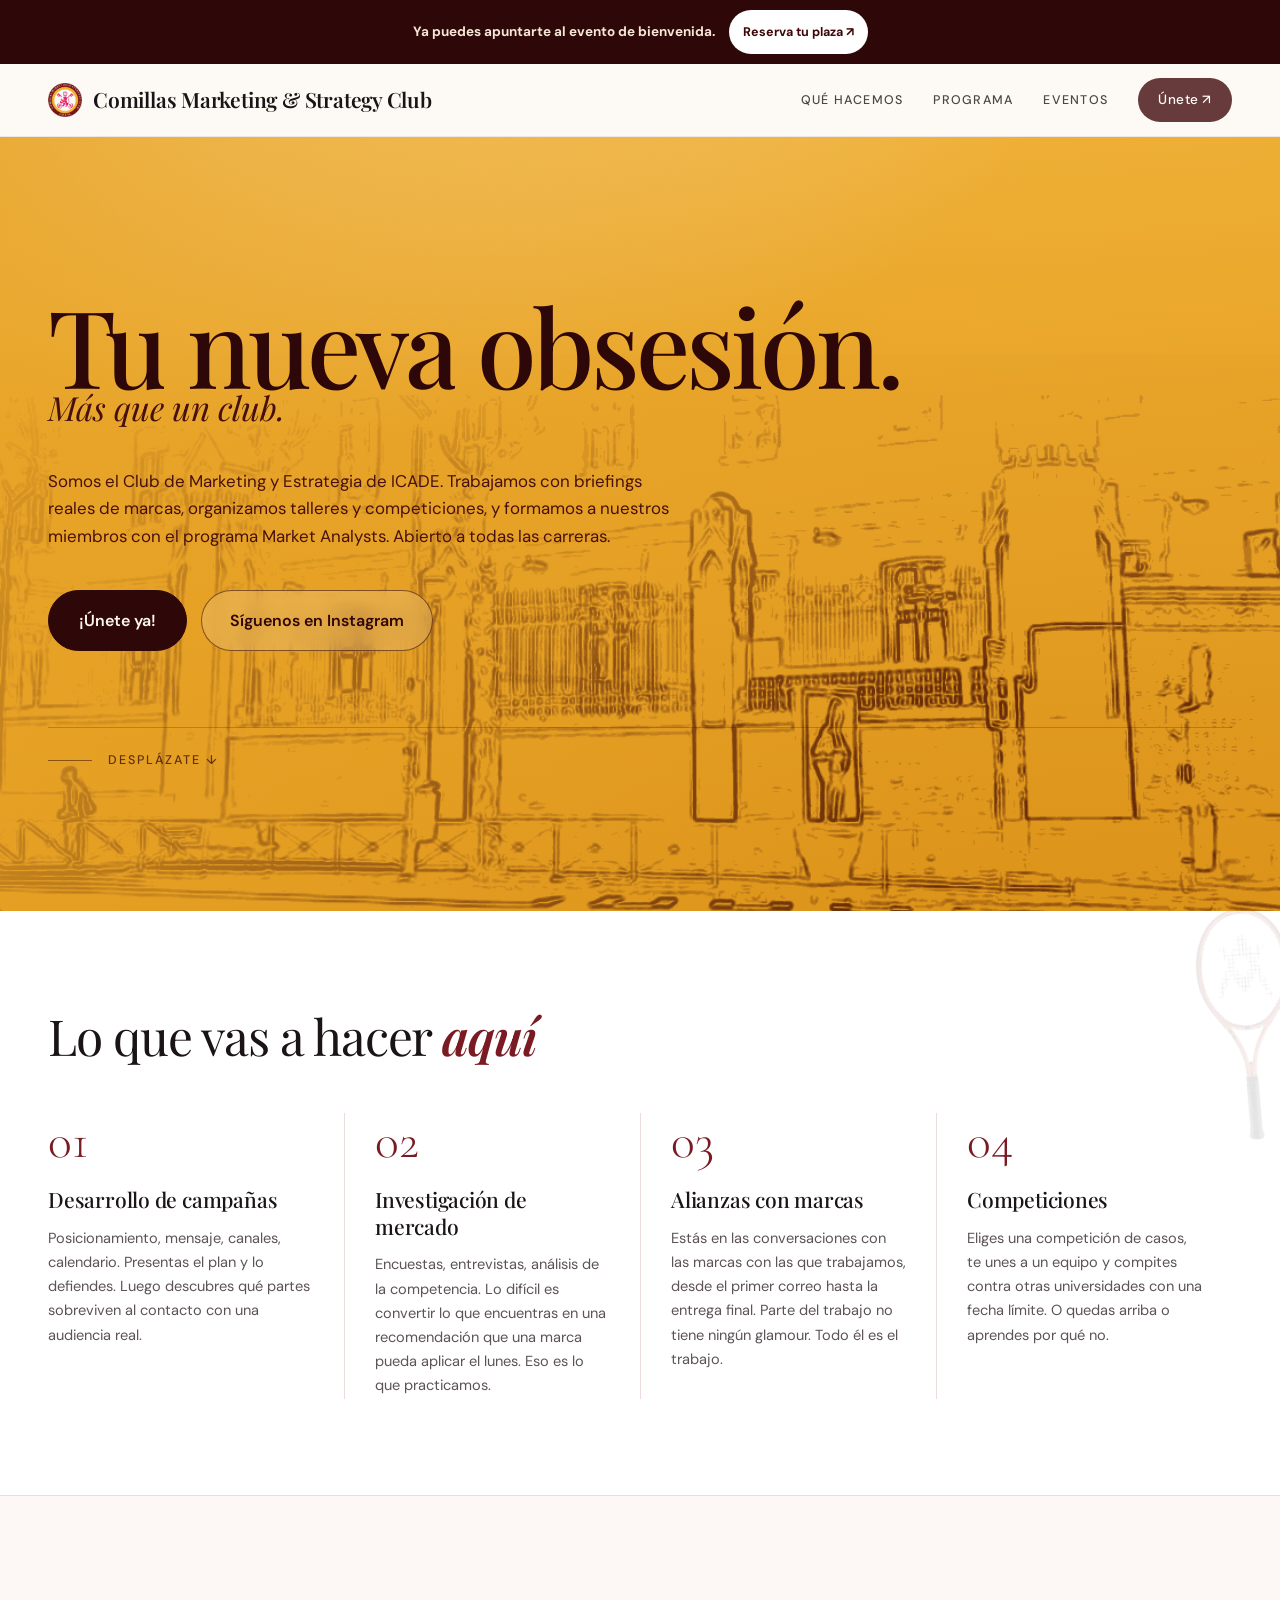
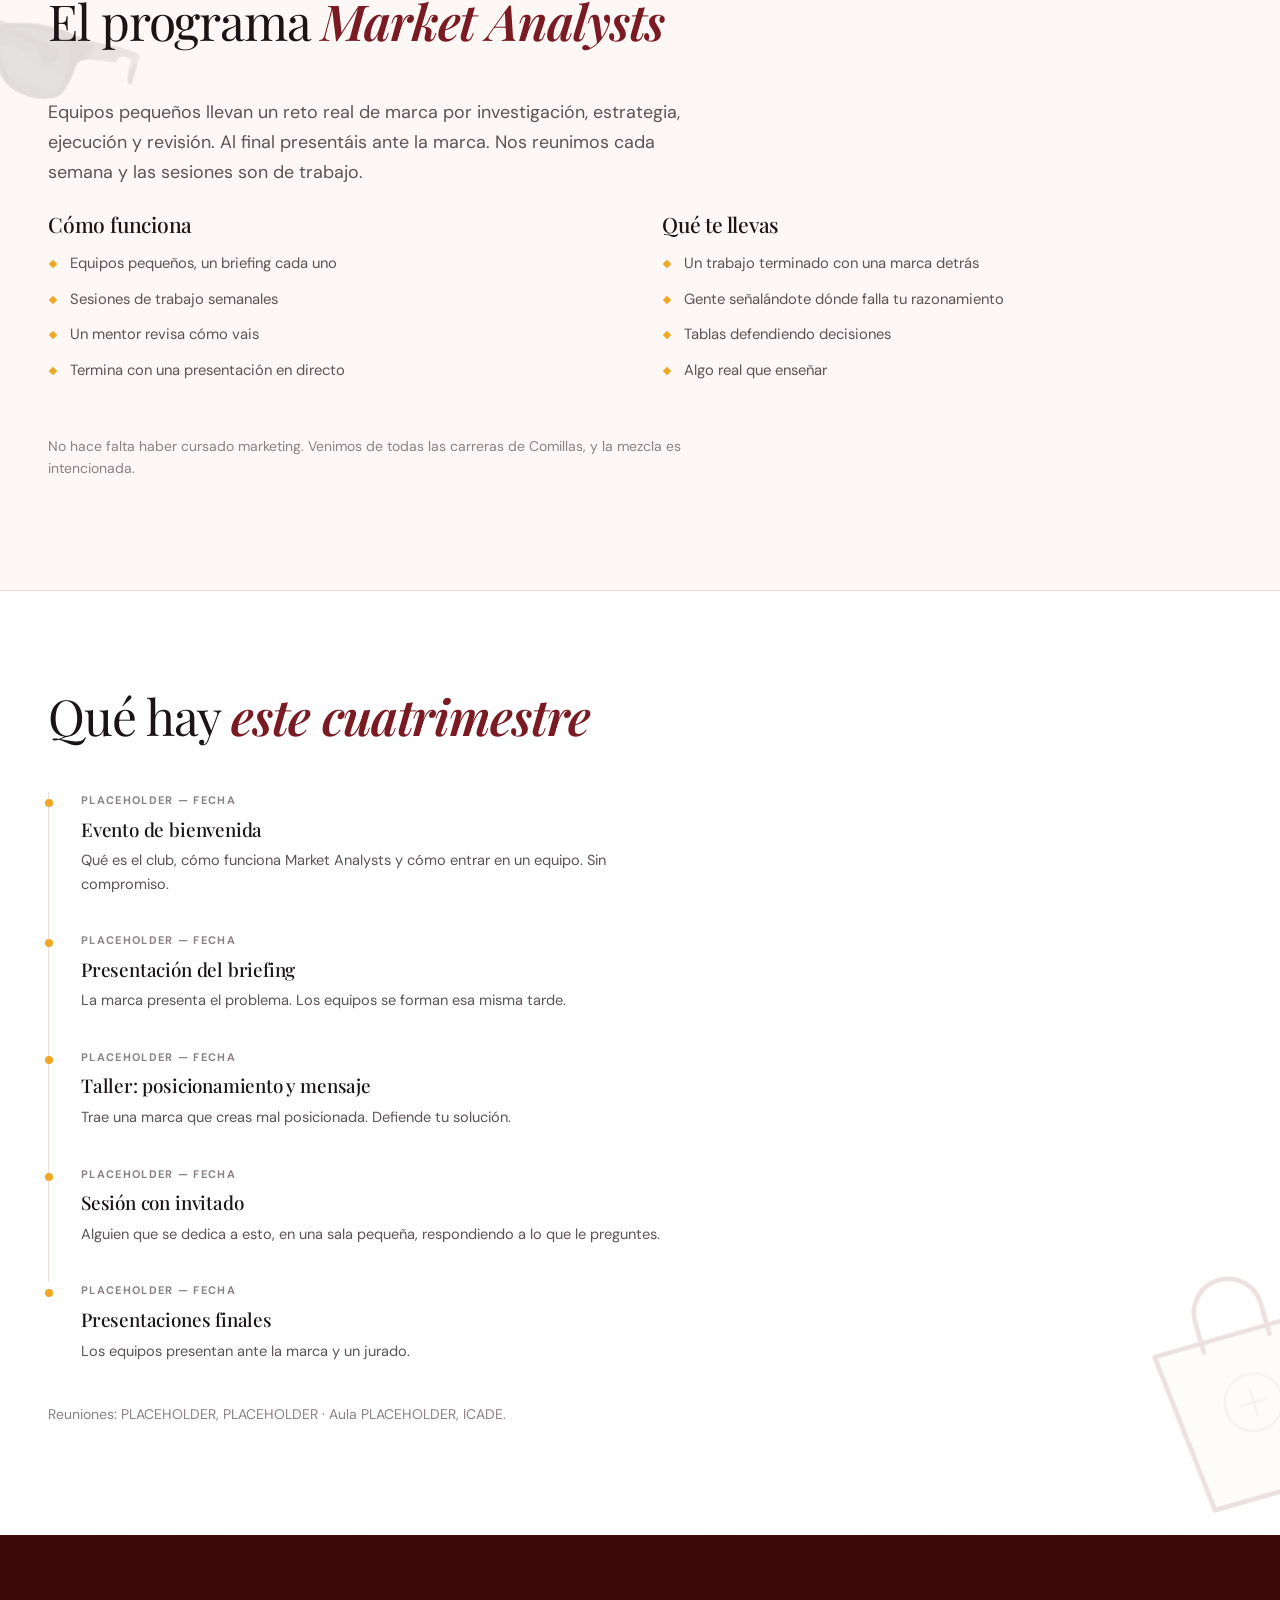
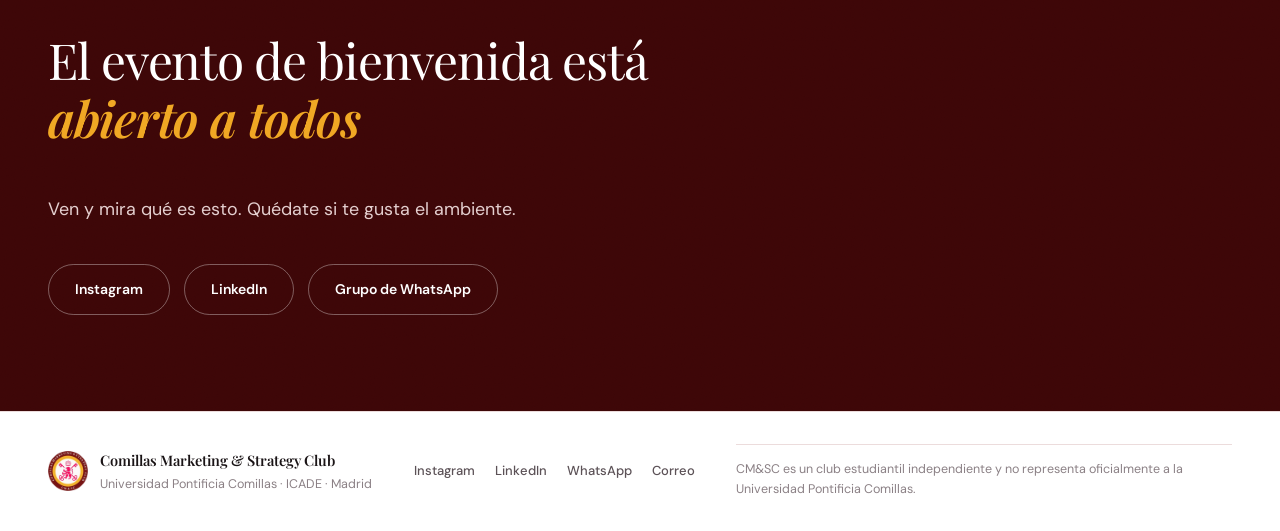
==== index.html @ 2de3722b "Bloque final: quitar la frase del briefing y el boton del evento Co-Authored-By: Claude Opus 5 <nore" ====
<!DOCTYPE html>
<html lang="es-ES">
<head>
<meta charset="utf-8">
<meta name="viewport" content="width=device-width, initial-scale=1">
<title>Comillas Marketing &amp; Strategy Club</title>
<meta name="description" content="El Club de Marketing y Estrategia de ICADE. Briefings reales de marcas, talleres, competiciones y el programa Market Analysts.">
<meta property="og:title" content="Comillas Marketing &amp; Strategy Club">
<meta property="og:description" content="Tu nueva obsesi&oacute;n. M&aacute;s que un club. El Club de Marketing y Estrategia de ICADE, Universidad Pontificia Comillas.">
<meta property="og:type" content="website">
<meta property="og:locale" content="es_ES">
<meta property="og:image" content="logo.png">
<link rel="icon" type="image/png" sizes="32x32" href="icon-32.png">
<link rel="icon" type="image/png" sizes="96x96" href="icon-96.png">
<link rel="apple-touch-icon" sizes="180x180" href="icon-180.png">
<link rel="preconnect" href="https://fonts.googleapis.com">
<link rel="preconnect" href="https://fonts.gstatic.com" crossorigin>
<link href="https://fonts.googleapis.com/css2?family=Cormorant+Garamond:wght@300;400;500&family=DM+Sans:opsz,wght@9..40,300;9..40,400;9..40,500;9..40,600;9..40,700&family=Playfair+Display:ital,wght@0,400;0,500;0,600;1,400;1,500&display=swap" rel="stylesheet">
<link rel="stylesheet" href="style.css?v=202609172352">
</head>
<body>

<a class="skip" href="#pillars">Saltar al contenido</a>

<div class="announce">
  <span><strong>Ya puedes apuntarte al evento de bienvenida.</strong></span>
  <a class="pill" href="PLACEHOLDER_FORM_URL">Reserva tu plaza &#8599;</a>
</div>

<header class="nav">
  <div class="wrap nav-inner">
    <a class="brand" href="#top">
      <img class="mark" src="icon-96.png" alt="" width="34" height="34">
      <span class="brand-text">Comillas Marketing &amp; Strategy Club</span>
      <span class="brand-short" aria-hidden="true">CM&amp;SC</span>
    </a>
    <nav aria-label="Principal">
      <a href="#pillars">Qu&eacute; hacemos</a>
      <a href="#program">Programa</a>
      <a href="#events">Eventos</a>
      <a class="nav-cta" href="#join">&Uacute;nete &#8599;</a>
    </nav>
  </div>
</header>

<main id="top">

  <section class="hero">
    <div class="hero-wash" aria-hidden="true"></div>
    <div class="hero-etch" aria-hidden="true">
      <img src="objects/icade-etch.png" alt="">
    </div>
    <div class="hero-scrim" aria-hidden="true"></div>
    <div class="wrap hero-content">
      <h1 class="reveal" data-split>Tu nueva obsesi&oacute;n.</h1>
      <p class="slogan reveal">M&aacute;s que un club.</p>
      <p class="lede reveal">
        Somos el Club de Marketing y Estrategia de ICADE. Trabajamos con
        briefings reales de marcas, organizamos talleres y competiciones, y
        formamos a nuestros miembros con el programa Market Analysts. Abierto
        a todas las carreras.
      </p>
      <div class="hero-actions reveal">
        <a class="btn" href="https://chat.whatsapp.com/FZ08H0YgjcN1dDZmpprIDC">&iexcl;&Uacute;nete ya!</a>
        <a class="btn ghost" href="https://www.instagram.com/comillasmsc/">S&iacute;guenos en Instagram</a>
      </div>
      <div class="hero-cue reveal">
        <span class="hero-rule" aria-hidden="true"></span>
        <a href="#pillars">Despl&aacute;zate <span aria-hidden="true">&darr;</span></a>
      </div>
    </div>
  </section>

  <section id="pillars" class="band">
    <div class="objects" aria-hidden="true">
      <img class="obj obj-photo o-pillars" src="objects/racquet-photo.png" alt="" data-speed="0.22" data-rot="-9">
    </div>
    <div class="wrap">
      <h2 class="reveal">Lo que vas a hacer <em>aqu&iacute;</em></h2>
      <div class="cards">
        <article class="card reveal">
          <span class="card-num">01</span>
          <h3>Desarrollo de campa&ntilde;as</h3>
          <p>Posicionamiento, mensaje, canales, calendario. Presentas el plan y
          lo defiendes. Luego descubres qu&eacute; partes sobreviven al contacto
          con una audiencia real.</p>
        </article>
        <article class="card reveal">
          <span class="card-num">02</span>
          <h3>Investigaci&oacute;n de mercado</h3>
          <p>Encuestas, entrevistas, an&aacute;lisis de la competencia. Lo dif&iacute;cil
          es convertir lo que encuentras en una recomendaci&oacute;n que una marca
          pueda aplicar el lunes. Eso es lo que practicamos.</p>
        </article>
        <article class="card reveal">
          <span class="card-num">03</span>
          <h3>Alianzas con marcas</h3>
          <p>Est&aacute;s en las conversaciones con las marcas con las que trabajamos,
          desde el primer correo hasta la entrega final. Parte del trabajo no
          tiene ning&uacute;n glamour. Todo &eacute;l es el trabajo.</p>
        </article>
        <article class="card reveal">
          <span class="card-num">04</span>
          <h3>Competiciones</h3>
          <p>Eliges una competici&oacute;n de casos, te unes a un equipo y compites
          contra otras universidades con una fecha l&iacute;mite. O quedas arriba o
          aprendes por qu&eacute; no.</p>
        </article>
      </div>
    </div>
  </section>

  <section id="program" class="band alt">
    <div class="objects" aria-hidden="true">
      <img class="obj obj-photo o-program" src="objects/sunglasses-photo.png" alt="" data-speed="0.18" data-rot="7">
    </div>
    <div class="wrap">
      <h2 class="reveal">El programa <em>Market Analysts</em></h2>
      <p class="lede narrow reveal">
        Equipos peque&ntilde;os llevan un reto real de marca por investigaci&oacute;n,
        estrategia, ejecuci&oacute;n y revisi&oacute;n. Al final present&aacute;is ante la marca.
        Nos reunimos cada semana y las sesiones son de trabajo.
      </p>
      <div class="split">
        <div class="split-col reveal">
          <h3>C&oacute;mo funciona</h3>
          <ul class="ticks">
            <li>Equipos peque&ntilde;os, un briefing cada uno</li>
            <li>Sesiones de trabajo semanales</li>
            <li>Un mentor revisa c&oacute;mo vais</li>
            <li>Termina con una presentaci&oacute;n en directo</li>
          </ul>
        </div>
        <div class="split-col reveal">
          <h3>Qu&eacute; te llevas</h3>
          <ul class="ticks">
            <li>Un trabajo terminado con una marca detr&aacute;s</li>
            <li>Gente se&ntilde;al&aacute;ndote d&oacute;nde falla tu razonamiento</li>
            <li>Tablas defendiendo decisiones</li>
            <li>Algo real que ense&ntilde;ar</li>
          </ul>
        </div>
      </div>
      <p class="aside reveal">
        No hace falta haber cursado marketing. Venimos de todas las carreras de
        Comillas, y la mezcla es intencionada.
      </p>
    </div>
  </section>

  <section id="events" class="band">
    <div class="objects" aria-hidden="true">
      <img class="obj o-events" src="objects/bag.svg" alt="" data-speed="0.22" data-rot="-12">
    </div>
    <div class="wrap">
      <h2 class="reveal">Qu&eacute; hay <em>este cuatrimestre</em></h2>
      <ol class="timeline">
        <li class="reveal">
          <span class="when">PLACEHOLDER &mdash; fecha</span>
          <h3>Evento de bienvenida</h3>
          <p>Qu&eacute; es el club, c&oacute;mo funciona Market Analysts y c&oacute;mo entrar en un equipo. Sin compromiso.</p>
        </li>
        <li class="reveal">
          <span class="when">PLACEHOLDER &mdash; fecha</span>
          <h3>Presentaci&oacute;n del briefing</h3>
          <p>La marca presenta el problema. Los equipos se forman esa misma tarde.</p>
        </li>
        <li class="reveal">
          <span class="when">PLACEHOLDER &mdash; fecha</span>
          <h3>Taller: posicionamiento y mensaje</h3>
          <p>Trae una marca que creas mal posicionada. Defiende tu soluci&oacute;n.</p>
        </li>
        <li class="reveal">
          <span class="when">PLACEHOLDER &mdash; fecha</span>
          <h3>Sesi&oacute;n con invitado</h3>
          <p>Alguien que se dedica a esto, en una sala peque&ntilde;a, respondiendo a lo que le preguntes.</p>
        </li>
        <li class="reveal">
          <span class="when">PLACEHOLDER &mdash; fecha</span>
          <h3>Presentaciones finales</h3>
          <p>Los equipos presentan ante la marca y un jurado.</p>
        </li>
      </ol>
      <p class="aside reveal">Reuniones: PLACEHOLDER, PLACEHOLDER &middot; Aula PLACEHOLDER, ICADE.</p>
    </div>
  </section>

  <section id="join" class="band join">
    <div class="wrap">
      <h2 class="reveal">El evento de bienvenida est&aacute; <em>abierto a todos</em></h2>
      <p class="lede reveal">
        Ven y mira qu&eacute; es esto. Qu&eacute;date si te gusta el ambiente.
      </p>
      <div class="hero-actions reveal">
        <a class="btn ghost light" href="https://www.instagram.com/comillasmsc/">Instagram</a>
        <a class="btn ghost light" href="https://www.linkedin.com/company/comillas-marketing-strategy-club">LinkedIn</a>
        <a class="btn ghost light" href="https://chat.whatsapp.com/FZ08H0YgjcN1dDZmpprIDC">Grupo de WhatsApp</a>
      </div>
    </div>
  </section>

</main>

<footer>
  <div class="wrap foot-inner">
    <div class="foot-id">
      <img class="foot-mark" src="icon-96.png" alt="" width="40" height="40">
      <div>
        <p class="foot-brand">Comillas Marketing &amp; Strategy Club</p>
        <p class="muted">Universidad Pontificia Comillas &middot; ICADE &middot; Madrid</p>
      </div>
    </div>
    <div class="foot-links">
      <a href="https://www.instagram.com/comillasmsc/">Instagram</a>
      <a href="https://www.linkedin.com/company/comillas-marketing-strategy-club">LinkedIn</a>
      <a href="https://chat.whatsapp.com/FZ08H0YgjcN1dDZmpprIDC">WhatsApp</a>
      <a href="mailto:PLACEHOLDER@example.com">Correo</a>
    </div>
    <p class="muted disclaimer">
      CM&amp;SC es un club estudiantil independiente y no representa
      oficialmente a la Universidad Pontificia Comillas.
    </p>
  </div>
</footer>

<script src="motion.js?v=202609172352" defer></script>
</body>
</html>
---- style.css ----
/* ============================================================
   BRAND PALETTE — sampled directly from the club crest.
   Burgundy #6C0C0C · gold #F0A824 · cream #FCF0F0
   Change these eight values and the whole site follows.
   ============================================================ */
:root {
  --brand-deepest: #3d0607;  /* darkest burgundy — dark CTA band     */
  --brand-deep:    #45100f;  /* crest burgundy   — buttons, headings */
  --brand:         #7a1a22;  /* lighter burgundy — italic emphasis   */
  --gold:          #f0a824;  /* crest gold       — rules, highlights */
  --gold-deep:     #b8790c;  /* gold legible on white                */
  --brand-tint:    #f7e7e7;  /* pale burgundy    — avatars, chips    */
  --brand-wash:    #fdf8f5;  /* warm cream       — alternating bands */
  --brand-border:  #ecdcdc;  /* burgundy-tinted hairline             */
}

:root {
  --bg:        #ffffff;
  --surface:   #fcfaf9;
  --ink:       #1a1416;
  --ink-soft:  #5c5257;
  --ink-faint: #8b8085;
  --line:      var(--brand-border);
  --accent:    var(--brand-deep);
  --wrap: 1240px;
}

@media (prefers-color-scheme: dark) {
  :root:not([data-theme="light"]) {
    --bg:#131011; --surface:#1a1517; --ink:#f5efec; --ink-soft:#bdb0b3;
    --ink-faint:#8d8085; --line:#332628; --accent:#e8a0a0;
    --brand:#e8a0a0; --gold-deep:var(--gold); --brand-tint:#2e2022;
    --brand-wash:#181314; --brand-border:#332628;
  }
}
:root[data-theme="dark"] {
  --bg:#131011; --surface:#1a1517; --ink:#f5efec; --ink-soft:#bdb0b3;
  --ink-faint:#8d8085; --line:#332628; --accent:#e8a0a0;
  --brand:#e8a0a0; --gold-deep:var(--gold); --brand-tint:#2e2022;
  --brand-wash:#181314; --brand-border:#332628;
}

* { box-sizing: border-box; }
html { scroll-behavior: smooth; scroll-padding-top: 112px; }
body {
  margin: 0; overflow-x: hidden; background: var(--bg); color: var(--ink);
  font-family: "DM Sans", -apple-system, BlinkMacSystemFont, sans-serif;
  font-size: 16px; line-height: 1.6; -webkit-font-smoothing: antialiased;
}
::selection { background: var(--brand-deep); color: #fff; }
.wrap { width: 100%; max-width: var(--wrap); margin: 0 auto; padding: 0 28px; }
.skip { position: absolute; left: -9999px; background: var(--accent); color: #fff;
  padding: 10px 16px; border-radius: 8px; z-index: 200; }
.skip:focus { left: 16px; top: 16px; }

/* ---------------- announcement bar ---------------- */
.announce {
  background: #2e0709; color: #f6e7d6; gap: 22px; padding: 13px 24px;
  font-size: 13.5px; text-align: center; padding: 10px 16px;
  display: flex; align-items: center; justify-content: center; gap: 14px;
  flex-wrap: wrap;
}
.announce strong { font-weight: 700; }
.announce .pill {
  background: #fff; color: var(--brand-deepest); text-decoration: none;
  font-size: 12.5px; font-weight: 700; padding: 5px 14px; border-radius: 999px;
  transition: background .2s ease, color .2s ease;
}
.announce .pill:hover { background: var(--gold); }

/* ---------------- nav ---------------- */
.nav {
  position: sticky; top: 0; z-index: 100;
  background: rgba(253, 248, 241, .72);
  -webkit-backdrop-filter: saturate(180%) blur(22px);
  backdrop-filter: saturate(180%) blur(22px);
  border-bottom: 1px solid rgba(59, 10, 14, .08);
}
.nav-inner { display: flex; align-items: center; justify-content: space-between;
  gap: 20px; min-height: 72px; }
.brand { display: flex; align-items: center; gap: 11px; text-decoration: none; color: var(--ink); }
.mark { width: 34px; height: 34px; flex: none; display: block; }
.brand-text { font-family: "Playfair Display", Georgia, serif;
  font-weight: 600; font-size: 21px; letter-spacing: -0.01em; }
.brand-short { display: none; font-family: "Playfair Display", Georgia, serif;
  font-weight: 600; font-size: 19px; }
.nav nav { display: flex; align-items: center; gap: 30px; }
.nav nav a { color: var(--ink); text-decoration: none; font-size: 12.5px;
  font-weight: 500; letter-spacing: .1em; text-transform: uppercase;
  white-space: nowrap; opacity: .78; transition: opacity .2s ease; }
.nav nav a:hover { opacity: 1; }
.nav-cta {
  background: var(--brand-deepest); color: #fff !important;
  padding: 10px 20px; border-radius: 999px; letter-spacing: .04em !important;
  text-transform: none !important; font-size: 13.5px !important;
  transition: background .2s ease, transform .2s ease;
}
.nav-cta:hover { background: var(--brand-deep); transform: translateY(-1px); }

/* ---------------- hero ---------------- */
/* ============================================================
   BASE TYPE AND CONTROLS
   Shared by every section; the hero overrides these afterwards.
   ============================================================ */
h1 {
  font-family: "Playfair Display", Georgia, serif; font-weight: 500;
  letter-spacing: -0.025em; margin: 0 0 30px; max-width: 16ch;
}
h1 em, h2 em { font-style: italic; font-weight: 600; color: var(--brand); }

.lede {
  font-size: clamp(1rem, 1.6vw, 1.12rem); color: var(--ink-soft);
  max-width: 60ch; margin: 0 0 34px; line-height: 1.68;
}
.lede.narrow { max-width: 54ch; }

.hero-actions { display: flex; flex-wrap: wrap; gap: 12px; }

.btn {
  display: inline-block; text-decoration: none; padding: 13px 26px;
  border-radius: 999px; font-size: 14px; font-weight: 600;
  background: var(--brand-deepest); color: #fff;
  border: 1px solid var(--brand-deepest);
}
.btn.ghost { background: transparent; color: var(--ink); border-color: var(--line); }
.btn.ghost:hover { background: var(--brand-wash); border-color: var(--brand-deep); color: var(--accent); }
.btn.ghost.light { background: transparent; color: #fff; border-color: rgba(255,255,255,.35); }
.btn.ghost.light:hover { background: rgba(255,255,255,.12); border-color: #fff; color: #fff; }

.hero-cue { display: flex; align-items: center; gap: 16px; }
.hero-cue a { text-decoration: none; }
.hero-rule { display: block; }

/* ============================================================
   HERO — from the Claude Design handoff. Reproduced numerically:
   amber field, sun wash, etched ICADE facade, readability scrim.
   The scrim is what keeps the body copy accessible over the bars.
   ============================================================ */
.hero {
  position: relative; overflow: hidden;
  min-height: 86vh; display: flex; align-items: center;
  background: linear-gradient(176deg, #f0b23a 0%, #e8a427 42%, #de9519 100%);
}
.hero-wash {
  position: absolute; inset: 0; pointer-events: none; z-index: 0;
  background: radial-gradient(120% 85% at 12% -10%,
    rgba(255,244,218,.55) 0%, rgba(255,244,218,0) 58%);
}
.hero-etch {
  position: absolute; left: 0; right: 0; bottom: -2%; height: 74%;
  opacity: .85; mix-blend-mode: multiply; pointer-events: none; z-index: 0;
}
.hero-etch img {
  position: absolute; left: 0; bottom: 0; width: 100%; min-width: 1100px;
  height: 100%; object-fit: cover; object-position: 62% 100%; display: block;
}
.hero-scrim {
  position: absolute; inset: 0; pointer-events: none; z-index: 1;
  background: linear-gradient(100deg,
    rgba(232,164,39,.80) 0%, rgba(232,164,39,.34) 46%, rgba(232,164,39,0) 72%);
}
.hero-content { position: relative; z-index: 2; padding-top: 96px; padding-bottom: 108px; }

.hero h1 {
  font-size: clamp(52px, 8.4vw, 132px); line-height: .94;
  letter-spacing: -0.035em; color: #2e0709; text-wrap: balance;
  max-width: none; margin: 0;
}
.hero h1 em { color: #7a1a22; }
.hero .slogan {
  font-size: clamp(22px, 2.6vw, 36px); color: #45100f;
  margin: 14px 0 0; display: block;
}
.hero .slogan { display: block; font-family: "Playfair Display", Georgia, serif;
  font-style: italic; }
.hero .lede {
  max-width: 640px; font-size: clamp(16px, 1.32vw, 19.5px); line-height: 1.62;
  color: #47110f; margin: 34px 0 0; text-wrap: pretty;
}
.hero-actions { margin-top: 40px; gap: 14px; }
.hero .btn {
  background: #2e0709; color: #fdf8f1; border-color: #2e0709;
  font-size: 16px; padding: 17px 30px;
  transition: transform .28s cubic-bezier(.2,.8,.2,1), box-shadow .28s cubic-bezier(.2,.8,.2,1);
}
.hero .btn:hover { transform: translateY(-2px); box-shadow: 0 14px 34px rgba(46,7,9,.3); }
.hero .btn.ghost {
  background: rgba(253,248,241,.16); color: #2e0709;
  border: 1.5px solid rgba(46,7,9,.55); padding: 16px 28px;
  -webkit-backdrop-filter: blur(8px); backdrop-filter: blur(8px);
}
.hero .btn.ghost:hover { background: rgba(253,248,241,.42); transform: translateY(-2px); }

.hero-cue {
  margin-top: 76px; padding-top: 22px;
  border-top: 1px solid rgba(46,7,9,.22);
  animation: cueDrift 3.4s ease-in-out infinite;
}
.hero-rule { width: 44px; height: 1px; background: rgba(46,7,9,.5); }
.hero-cue a {
  color: rgba(46,7,9,.72); font-size: 12.5px; letter-spacing: .16em;
  text-transform: uppercase; font-weight: 500;
}
.hero-cue a:hover { color: #2e0709; }
@keyframes cueDrift {
  0%, 100% { transform: translateY(0);   opacity: .75; }
  50%      { transform: translateY(5px); opacity: 1; }
}
.hero a:focus-visible { outline-color: #2e0709; }

@media (prefers-reduced-motion: reduce) { .hero-cue { animation: none; } }

@media (prefers-color-scheme: dark) {
  :root:not([data-theme="light"]) .hero {
    background: linear-gradient(176deg, #7a5410 0%, #6b4a0e 42%, #55390a 100%);
  }
  :root:not([data-theme="light"]) .hero-scrim {
    background: linear-gradient(100deg, rgba(107,74,14,.86) 0%, rgba(107,74,14,.4) 46%, rgba(107,74,14,0) 72%);
  }
  :root:not([data-theme="light"]) .hero h1,
  :root:not([data-theme="light"]) .hero .slogan { color: #fdf3e2; }
  :root:not([data-theme="light"]) .hero h1 em { color: var(--gold); }
  :root:not([data-theme="light"]) .hero .lede { color: #ead9bd; }
  :root:not([data-theme="light"]) .hero .btn { background: #fdf8f1; color: #2e0709; border-color: #fdf8f1; }
  :root:not([data-theme="light"]) .hero .btn.ghost { color: #fdf8f1; border-color: rgba(253,248,241,.45); }
  :root:not([data-theme="light"]) .hero-cue { border-top-color: rgba(253,243,226,.22); }
  :root:not([data-theme="light"]) .hero-cue a { color: rgba(253,243,226,.75); }
  :root:not([data-theme="light"]) .hero-rule { background: rgba(253,243,226,.5); }
  :root:not([data-theme="light"]) .nav { background: rgba(19,16,17,.72); border-bottom-color: rgba(255,255,255,.08); }
}

/* ---------------- bands ---------------- */
.band { padding: 92px 0; }
.band.alt { background: var(--brand-wash);
  border-top: 1px solid var(--line); border-bottom: 1px solid var(--line); }
.kicker { margin: 0 0 14px; font-size: 11.5px; font-weight: 600;
  letter-spacing: .15em; text-transform: uppercase; color: var(--accent); }
.kicker.light { color: var(--gold); }
h2 { font-family: "Playfair Display", Georgia, serif; font-weight: 400;
  font-size: clamp(1.9rem, 4vw, 3.1rem); letter-spacing: -0.022em;
  line-height: 1.16; margin: 0 0 44px; max-width: 22ch; }
h3 { font-family: "Playfair Display", Georgia, serif; font-weight: 500;
  font-size: 1.32rem; line-height: 1.26; margin: 0 0 14px; letter-spacing: -0.01em; }
p { margin: 0 0 14px; }
.aside { color: var(--ink-faint); font-size: 14px; margin-top: 40px; max-width: 64ch; }

/* ---------------- pillar columns (rules, not boxes) ---------------- */
.cards { display: grid; grid-template-columns: repeat(4, 1fr); }
.card { padding: 4px 30px 0; border-left: 1px solid var(--line); }
.card:first-child { padding-left: 0; border-left: 0; }
.card-num { display: block; font-family: "Cormorant Garamond", Georgia, serif;
  font-size: 3.1rem; font-weight: 300; line-height: 1; color: var(--brand);
  letter-spacing: -0.01em; margin-bottom: 20px; }
.card p { color: var(--ink-soft); font-size: 14.6px; margin: 0; line-height: 1.66; }

/* ---------------- stats ---------------- */
.stats { padding: 92px 0; border-top: 1px solid var(--line); }
.stat-grid { display: grid; grid-template-columns: repeat(4, 1fr); margin-top: 8px; }
.stat { padding: 0 28px; border-left: 1px solid var(--line); }
.stat:first-child { padding-left: 0; border-left: 0; }
.num { display: block; overflow-wrap: anywhere; font-family: "Cormorant Garamond", Georgia, serif;
  font-size: clamp(2.2rem, 5vw, 3.6rem); font-weight: 300; line-height: 1.05;
  color: var(--brand); letter-spacing: -0.02em; }
.lab { display: block; font-size: 11.5px; font-weight: 700; letter-spacing: .08em;
  text-transform: uppercase; color: var(--ink); margin-top: 12px; }

/* ---------------- split lists ---------------- */
.split { display: grid; gap: 44px; grid-template-columns: repeat(auto-fit, minmax(270px, 1fr)); }
.ticks { list-style: none; margin: 0; padding: 0; }
.ticks li { position: relative; padding-left: 22px; margin-bottom: 12px;
  color: var(--ink-soft); font-size: 14.8px; }
.ticks li::before { content: ""; position: absolute; left: 2px; top: 9px;
  width: 6px; height: 6px; background: var(--gold); transform: rotate(45deg);
  transition: transform .2s ease; }
.ticks li:hover::before { transform: rotate(45deg) scale(1.35); }

/* ---------------- timeline ---------------- */
.timeline { list-style: none; margin: 0; padding: 0; }
.timeline li { position: relative; padding: 0 0 36px 32px; border-left: 1px solid var(--line); }
.timeline li:last-child { border-left-color: transparent; padding-bottom: 0; }
.timeline li::before { content: ""; position: absolute; left: -4.5px; top: 7px;
  width: 8px; height: 8px; border-radius: 50%; background: var(--gold); }
.when { display: block; font-size: 11px; font-weight: 700; letter-spacing: .12em;
  text-transform: uppercase; color: var(--ink-faint); margin-bottom: 8px; }
.timeline h3 { font-size: 1.18rem; margin-bottom: 8px; }
.timeline p { color: var(--ink-soft); font-size: 14.6px; margin: 0; max-width: 60ch; }

/* ---------------- dark join band ---------------- */
.join { background: var(--brand-deepest); color: #fff;
  border: 0; position: relative; overflow: hidden; }
.join h2 { max-width: 22ch; }
.join h2 em { color: var(--gold); }
.join .lede { color: #e4cfcf; }

/* ---------------- footer ---------------- */
footer { border-top: 1px solid var(--line); padding: 32px 0; }
.foot-inner { display: flex; flex-wrap: wrap; gap: 20px 32px;
  justify-content: space-between; align-items: center; }
.foot-id { display: flex; align-items: center; gap: 12px; }
.foot-mark { display: block; }
.foot-brand { font-family: "Playfair Display", Georgia, serif;
  font-weight: 600; font-size: 14.5px; margin: 0 0 2px; }
.muted { color: var(--ink-faint); font-size: 12.5px; margin: 0; }
.foot-links { display: flex; gap: 20px; }
.foot-links a { color: var(--ink-soft); text-decoration: none; font-size: 13px; font-weight: 500; }
.foot-links a:hover { color: var(--accent); text-decoration: underline; }
.disclaimer { flex-basis: 100%; max-width: 62ch; padding-top: 14px;
  border-top: 1px solid var(--line); }

/* ============================================================
   MOTION
   ============================================================ */
.motion-on .reveal { opacity: 0; transform: translateY(20px);
  transition: opacity .78s cubic-bezier(.22,.61,.36,1),
              transform .78s cubic-bezier(.22,.61,.36,1); }
.motion-on .reveal.is-in { opacity: 1; transform: none; }
.motion-on .hero h1 { transform: translateY(28px); }

@media (prefers-reduced-motion: reduce) {
  .reveal { opacity: 1 !important; transform: none !important; transition: none !important; }
  html { scroll-behavior: auto; }
}

/* ---------------- responsive ---------------- */
@media (max-width: 980px) {
  .cards { grid-template-columns: repeat(2, 1fr); }
  .card { border-left: 0; padding: 0 0 38px; }
  .card:nth-child(odd) { padding-right: 24px; }
  .nav nav { gap: 16px; }
  .nav nav a:not(.nav-cta) { font-size: 11px; }
}
@media (max-width: 720px) {
  .brand-text { display: none; }
  .brand-short { display: block; }
  .hero-watermark { opacity: .05; right: -120px; }
  .wrap { padding: 0 20px; }
}
@media (max-width: 600px) {
  .cards { grid-template-columns: 1fr; }
  .hero { padding: 56px 0 32px; }
  .band, .stats { padding: 58px 0; }
  .hero-cue { margin-top: 44px; }
  .nav nav a:not(.nav-cta) { display: none; }
  .hero-actions .btn { flex: 1 1 auto; text-align: center; }
}

/* ============================================================
   APPLE-INFLECTED RHYTHM
   4/8/16/24/48/96 spacing scale, layered depth, calm easing.
   Brand serif typography is kept deliberately — the club's
   identity lives in it.
   ============================================================ */
:root {
  --space-xs: 4px;  --space-sm: 8px;  --space-md: 16px;
  --space-lg: 24px; --space-xl: 48px; --space-2xl: 96px;
  --ease: cubic-bezier(.25,.1,.25,1);
}

.band, .stats { padding: var(--space-2xl) 0; }
h2 { margin-bottom: var(--space-xl); }
.lede { margin-bottom: var(--space-lg); }

/* touch targets ≥44px */
.btn, .nav-cta, .announce .pill { min-height: 44px; display: inline-flex;
  align-items: center; justify-content: center; }
.nav nav a { min-height: 44px; display: inline-flex; align-items: center; }

/* calmer, Apple-ish micro-interactions */
.btn { transition: background .3s var(--ease), transform .3s var(--ease),
                   border-color .3s var(--ease), box-shadow .3s var(--ease); }
.btn:hover { transform: scale(1.02) translateY(-1px);
             box-shadow: 0 8px 24px rgba(108,12,12,.18); }
.btn:active { transform: scale(.985); }

/* depth: the pillar columns lift instead of merely shifting colour */
.card { transition: transform .4s var(--ease); }
.card:hover { transform: translateY(-4px); }

/* the club's Spanish slogans, in the pamphlet's script voice */
.slogan {
  font-family: "Playfair Display", Georgia, serif;
  font-style: italic; font-size: clamp(1.05rem, 2.2vw, 1.5rem);
  color: var(--brand); margin: 0 0 var(--space-lg);
  display: flex; flex-wrap: wrap; gap: var(--space-md);
}
.slogan span { position: relative; padding-right: var(--space-md); }
.slogan span:not(:last-child)::after {
  content: ""; position: absolute; right: 0; top: 50%;
  width: 5px; height: 5px; margin-top: -2.5px;
  background: var(--gold); transform: rotate(45deg);
}

/* ============================================================
   PARALLAX OBJECTS
   Large line-drawn props that drift against the scroll.
   Decorative only: aria-hidden, never interactive, and frozen
   entirely under prefers-reduced-motion.
   ============================================================ */
.objects { position: absolute; inset: 0; overflow: hidden;
  pointer-events: none; z-index: 0; }
.band, .stats, .hero { position: relative; }
.wrap { position: relative; z-index: 1; }

.obj { position: absolute; display: block; opacity: .13;
  will-change: transform; pointer-events: none; }
@media (prefers-color-scheme: dark) {
  :root:not([data-theme="light"]) .obj { opacity: .18; }
}

.o-hero-a    { width: 230px; top: 6%;   right: 34%; }
.o-hero-b    { width: 190px; bottom: -14%; left: -46px; }
.o-pillars   { width: 148px; top: 6%;   right: -40px; }

.o-program   { width: 250px; top: 12%;  left: -96px; }
.o-events    { width: 210px; bottom: 6%; right: -74px; }

@media (max-width: 860px) {
  .obj { opacity: .07; }
  .o-program { display: none; }
  .o-pillars { width: 110px; }
  .o-events  { width: 150px; }
}
@media (prefers-reduced-motion: reduce) {
  .obj { transform: none !important; transition: none !important; }
}

/* ============================================================
   SIGNATURE INTERACTION — masked word reveal on the headline.
   One kinetic treatment for the whole site, repeated nowhere
   else. The real sentence stays in the accessibility tree;
   the split spans are aria-hidden.
   ============================================================ */
.sr-only {
  position: absolute; width: 1px; height: 1px; padding: 0; margin: -1px;
  overflow: hidden; clip: rect(0 0 0 0); white-space: nowrap; border: 0;
  /* the split spans carry the visible copy, so keep this out of selections */
  -webkit-user-select: none; user-select: none;
}
.word-mask { display: inline-block; overflow: hidden; vertical-align: bottom; }
.word-inner {
  display: inline-block; transform: translateY(110%);
  transition: transform .82s cubic-bezier(.16,1,.3,1);
}
.is-split.is-in .word-inner { transform: translateY(0); }
.motion-off .word-inner { transform: none; transition: none; }

/* fluid scale */
h1 { font-size: clamp(2.6rem, 1.8rem + 5.4vw, 6.4rem); line-height: .98; }

/* ---- grain on the dark closing band ---- */
.join::before {
  content: ""; position: absolute; inset: 0; pointer-events: none; z-index: 1;
  opacity: .055; mix-blend-mode: overlay;
  background-image: url("data:image/svg+xml;utf8,<svg xmlns='http://www.w3.org/2000/svg'><filter id='n'><feTurbulence type='fractalNoise' baseFrequency='0.9' numOctaves='2' stitchTiles='stitch'/></filter><rect width='100%25' height='100%25' filter='url(%23n)'/></svg>");
}
.join .wrap { position: relative; z-index: 2; }

/* ---- focus states: never rely on hover alone ---- */
a:focus-visible, button:focus-visible {
  outline: 2px solid var(--gold); outline-offset: 3px; border-radius: 4px;
}
.join a:focus-visible, .announce a:focus-visible { outline-color: var(--gold); }

/* ---- reduced motion: belt and braces over the per-effect rules ---- */
@media (prefers-reduced-motion: reduce) {
  *, *::before, *::after {
    animation-duration: .01ms !important; animation-iteration-count: 1 !important;
    transition-duration: .01ms !important; scroll-behavior: auto !important;
  }
  .word-inner { transform: none !important; }
}

/* Photographic props: multiply blends them into the cream so they read as
   part of the page rather than clipart dropped on top. Desaturated toward
   the brand rather than left at full stock-photo colour. */
.obj-photo {
  opacity: .12; mix-blend-mode: multiply;
  filter: saturate(.5) contrast(1.03);
}
@media (prefers-color-scheme: dark) {
  :root:not([data-theme="light"]) .obj-photo {
    mix-blend-mode: screen; opacity: .13; filter: saturate(.5) brightness(1.1);
  }
}
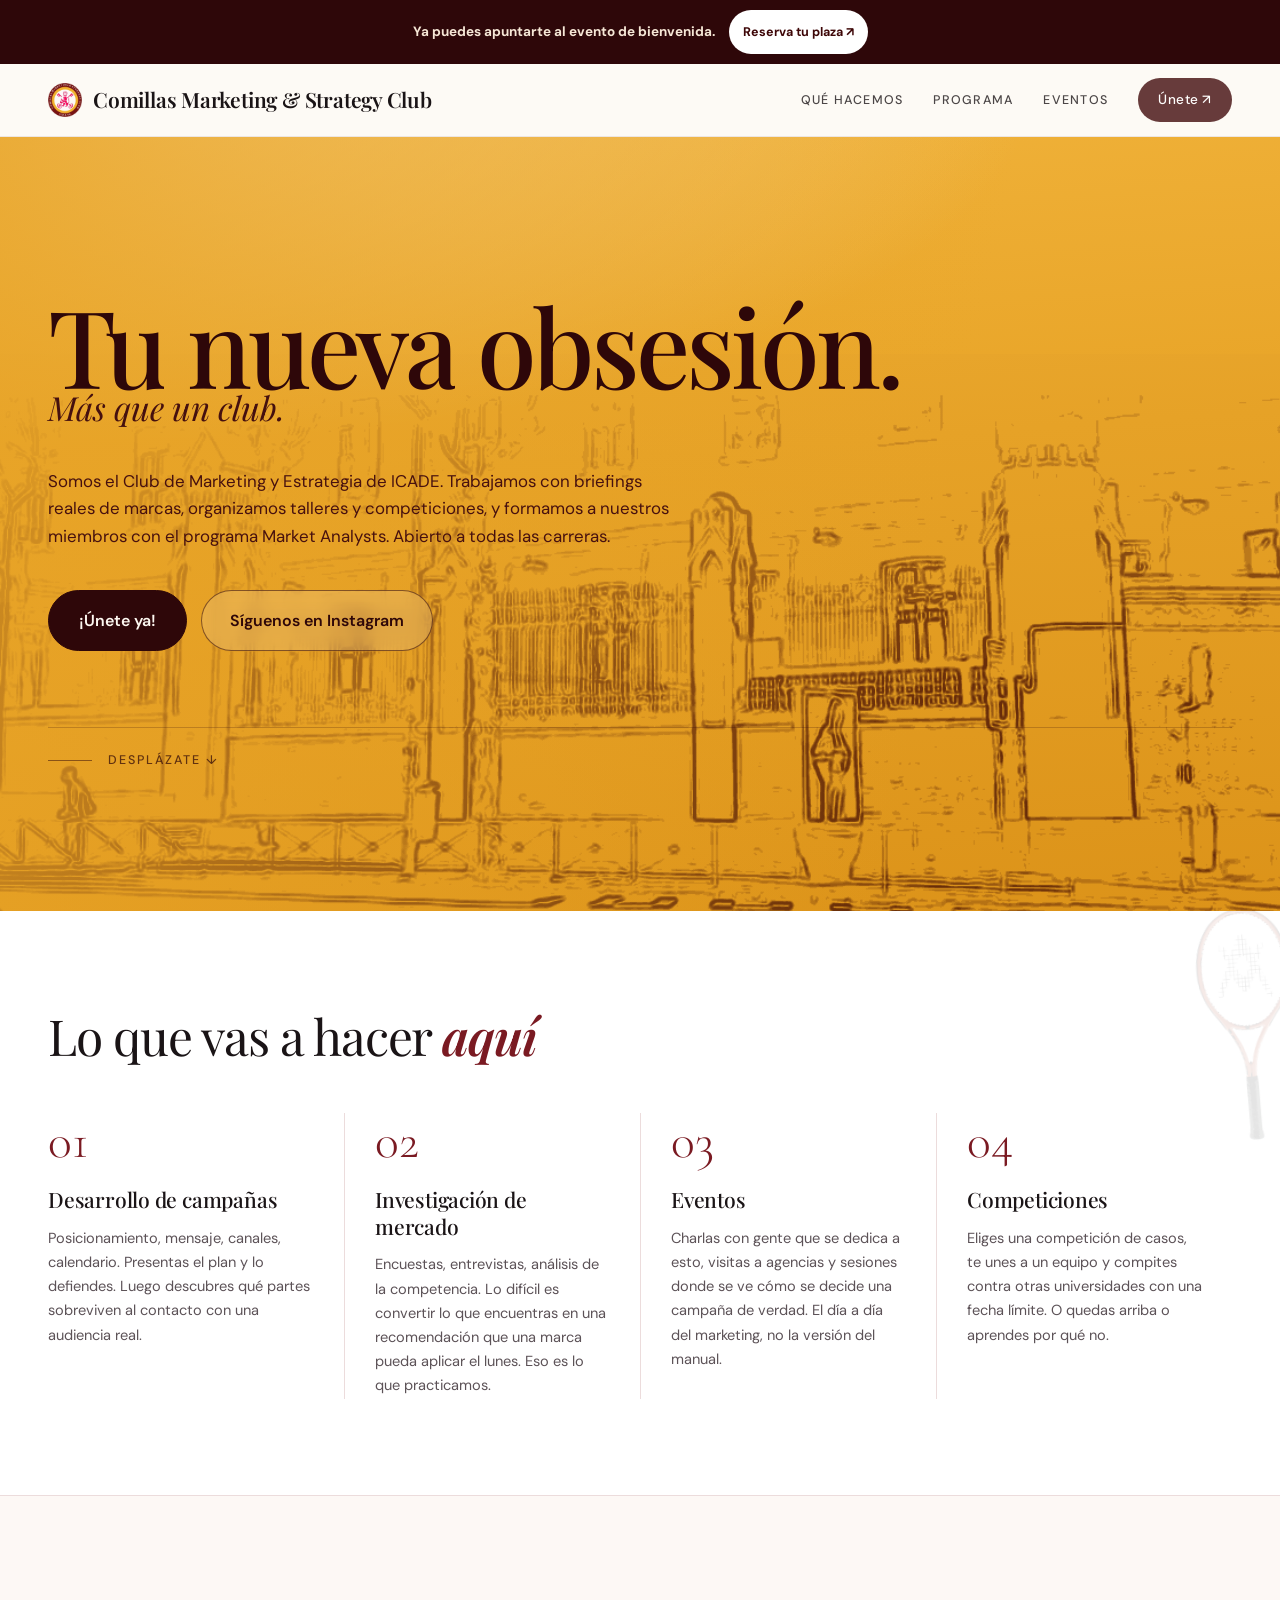
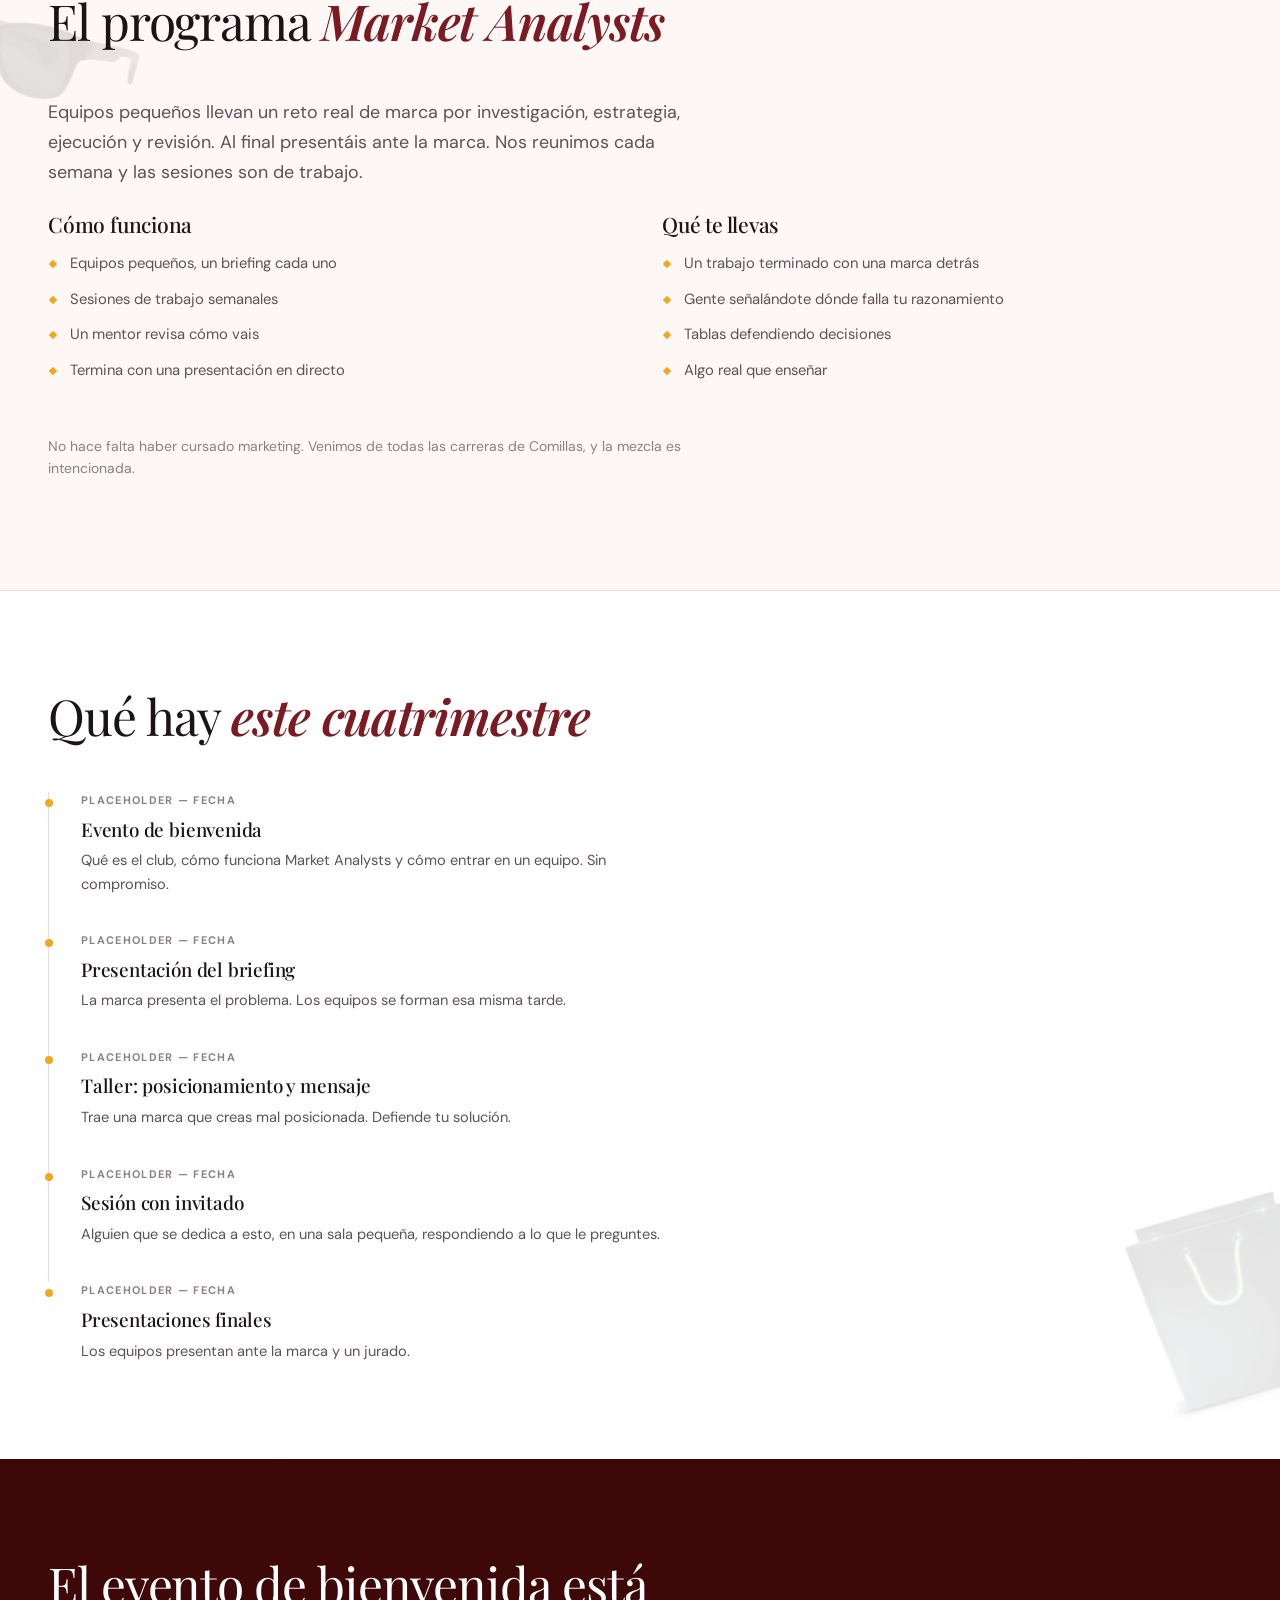
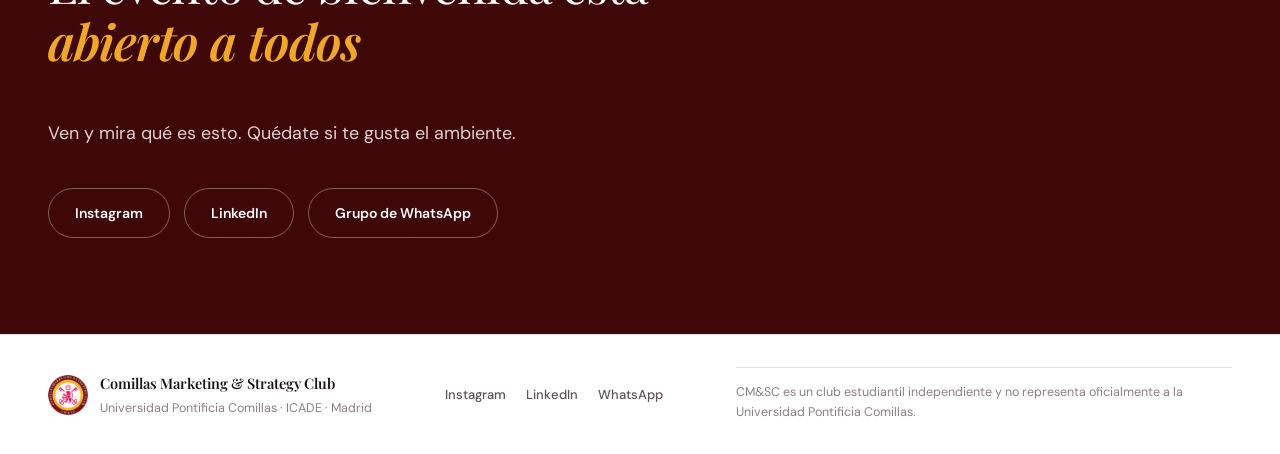
==== commit c243f4b5: "Pilar 03 pasa a Eventos; fuera la linea de reuniones y el correo del pie - Pilar 03 deja de ser Alia" ====
--- a/index.html
+++ b/index.html
@@ -16,7 +16,7 @@
 <link rel="preconnect" href="https://fonts.googleapis.com">
 <link rel="preconnect" href="https://fonts.gstatic.com" crossorigin>
 <link href="https://fonts.googleapis.com/css2?family=Cormorant+Garamond:wght@300;400;500&family=DM+Sans:opsz,wght@9..40,300;9..40,400;9..40,500;9..40,600;9..40,700&family=Playfair+Display:ital,wght@0,400;0,500;0,600;1,400;1,500&display=swap" rel="stylesheet">
-<link rel="stylesheet" href="style.css?v=202609172352">
+<link rel="stylesheet" href="style.css?v=202609172358">
 </head>
 <body>
 
@@ -94,10 +94,10 @@
         </article>
         <article class="card reveal">
           <span class="card-num">03</span>
-          <h3>Alianzas con marcas</h3>
-          <p>Est&aacute;s en las conversaciones con las marcas con las que trabajamos,
-          desde el primer correo hasta la entrega final. Parte del trabajo no
-          tiene ning&uacute;n glamour. Todo &eacute;l es el trabajo.</p>
+          <h3>Eventos</h3>
+          <p>Charlas con gente que se dedica a esto, visitas a agencias y
+          sesiones donde se ve c&oacute;mo se decide una campa&ntilde;a de verdad. El d&iacute;a
+          a d&iacute;a del marketing, no la versi&oacute;n del manual.</p>
         </article>
         <article class="card reveal">
           <span class="card-num">04</span>
@@ -150,7 +150,7 @@
 
   <section id="events" class="band">
     <div class="objects" aria-hidden="true">
-      <img class="obj o-events" src="objects/bag.svg" alt="" data-speed="0.22" data-rot="-12">
+      <img class="obj obj-photo o-events" src="objects/bag-photo.png" alt="" data-speed="0.22" data-rot="-12">
     </div>
     <div class="wrap">
       <h2 class="reveal">Qu&eacute; hay <em>este cuatrimestre</em></h2>
@@ -181,7 +181,6 @@
           <p>Los equipos presentan ante la marca y un jurado.</p>
         </li>
       </ol>
-      <p class="aside reveal">Reuniones: PLACEHOLDER, PLACEHOLDER &middot; Aula PLACEHOLDER, ICADE.</p>
     </div>
   </section>
 
@@ -214,7 +213,6 @@
       <a href="https://www.instagram.com/comillasmsc/">Instagram</a>
       <a href="https://www.linkedin.com/company/comillas-marketing-strategy-club">LinkedIn</a>
       <a href="https://chat.whatsapp.com/FZ08H0YgjcN1dDZmpprIDC">WhatsApp</a>
-      <a href="mailto:PLACEHOLDER@example.com">Correo</a>
     </div>
     <p class="muted disclaimer">
       CM&amp;SC es un club estudiantil independiente y no representa
@@ -223,6 +221,6 @@
   </div>
 </footer>
 
-<script src="motion.js?v=202609172352" defer></script>
+<script src="motion.js?v=202609172358" defer></script>
 </body>
 </html>
--- a/style.css
+++ b/style.css
@@ -412,7 +412,7 @@
 .o-pillars   { width: 148px; top: 6%;   right: -40px; }
 
 .o-program   { width: 250px; top: 12%;  left: -96px; }
-.o-events    { width: 210px; bottom: 6%; right: -74px; }
+.o-events    { width: 230px; bottom: 8%; right: -66px; }
 
 @media (max-width: 860px) {
   .obj { opacity: .07; }
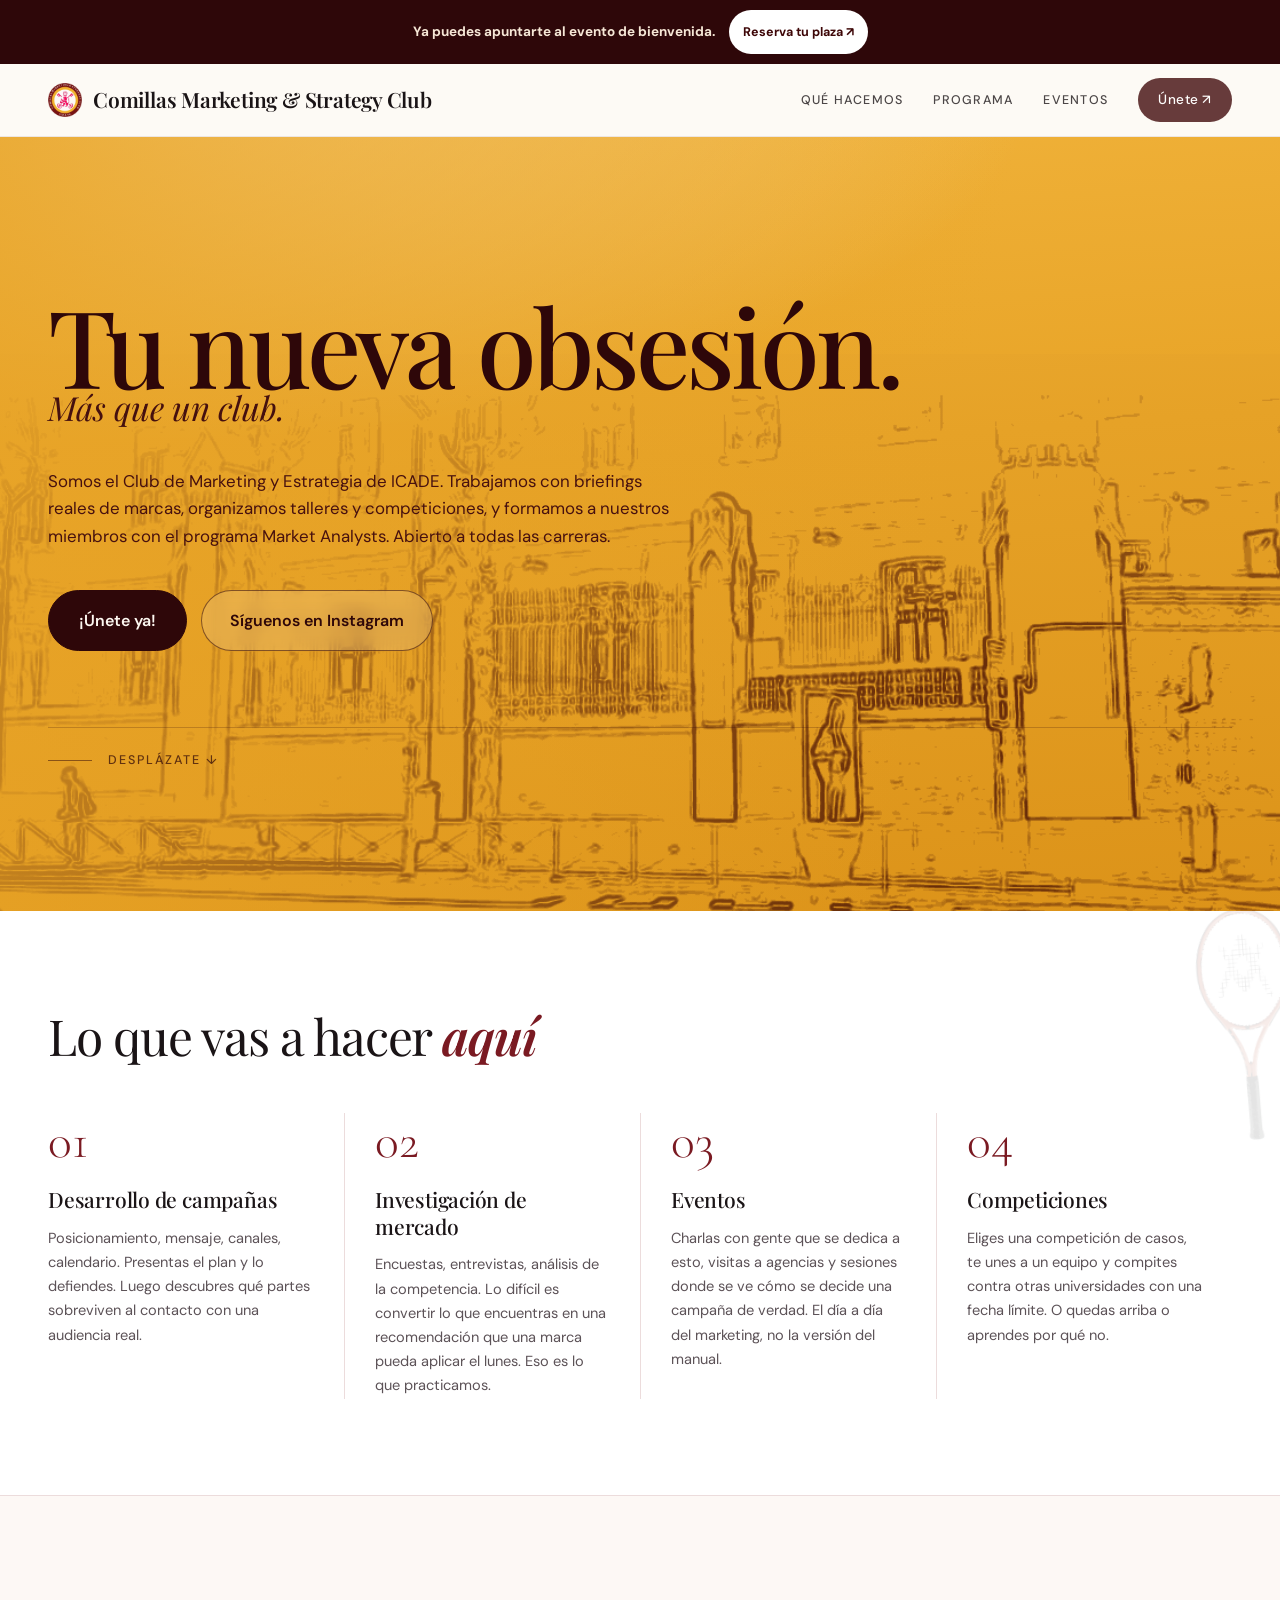
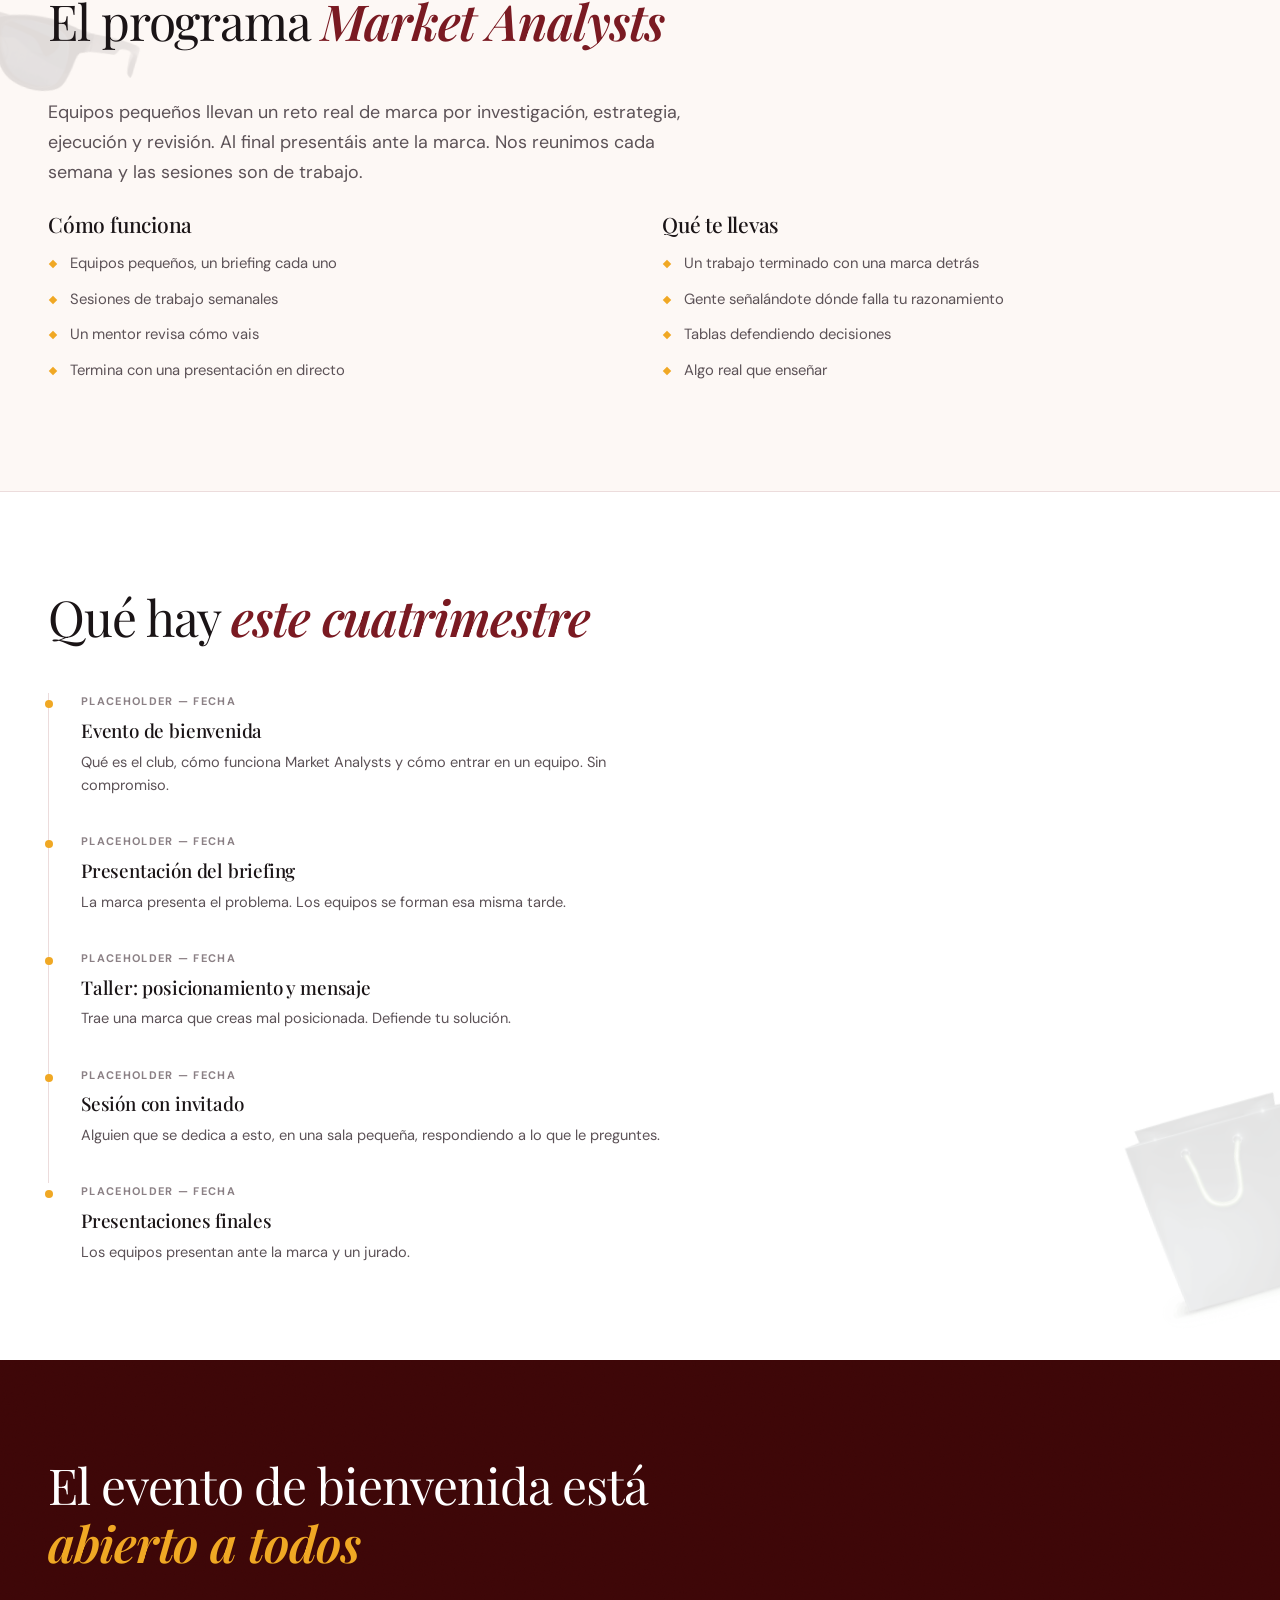
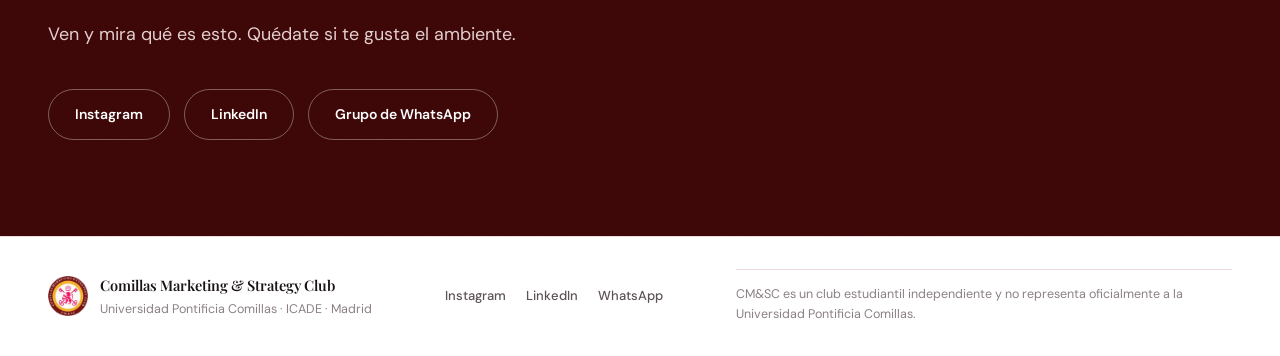
==== commit a86dbf67: "Quitar la nota sobre carreras del bloque de Market Analysts Co-Authored-By: Claude Opus 5 <noreply@a" ====
--- a/index.html
+++ b/index.html
@@ -16,7 +16,7 @@
 <link rel="preconnect" href="https://fonts.googleapis.com">
 <link rel="preconnect" href="https://fonts.gstatic.com" crossorigin>
 <link href="https://fonts.googleapis.com/css2?family=Cormorant+Garamond:wght@300;400;500&family=DM+Sans:opsz,wght@9..40,300;9..40,400;9..40,500;9..40,600;9..40,700&family=Playfair+Display:ital,wght@0,400;0,500;0,600;1,400;1,500&display=swap" rel="stylesheet">
-<link rel="stylesheet" href="style.css?v=202609172358">
+<link rel="stylesheet" href="style.css?v=202609180017">
 </head>
 <body>
 
@@ -141,10 +141,6 @@
           </ul>
         </div>
       </div>
-      <p class="aside reveal">
-        No hace falta haber cursado marketing. Venimos de todas las carreras de
-        Comillas, y la mezcla es intencionada.
-      </p>
     </div>
   </section>
 
@@ -221,6 +217,6 @@
   </div>
 </footer>
 
-<script src="motion.js?v=202609172358" defer></script>
+<script src="motion.js?v=202609180017" defer></script>
 </body>
 </html>
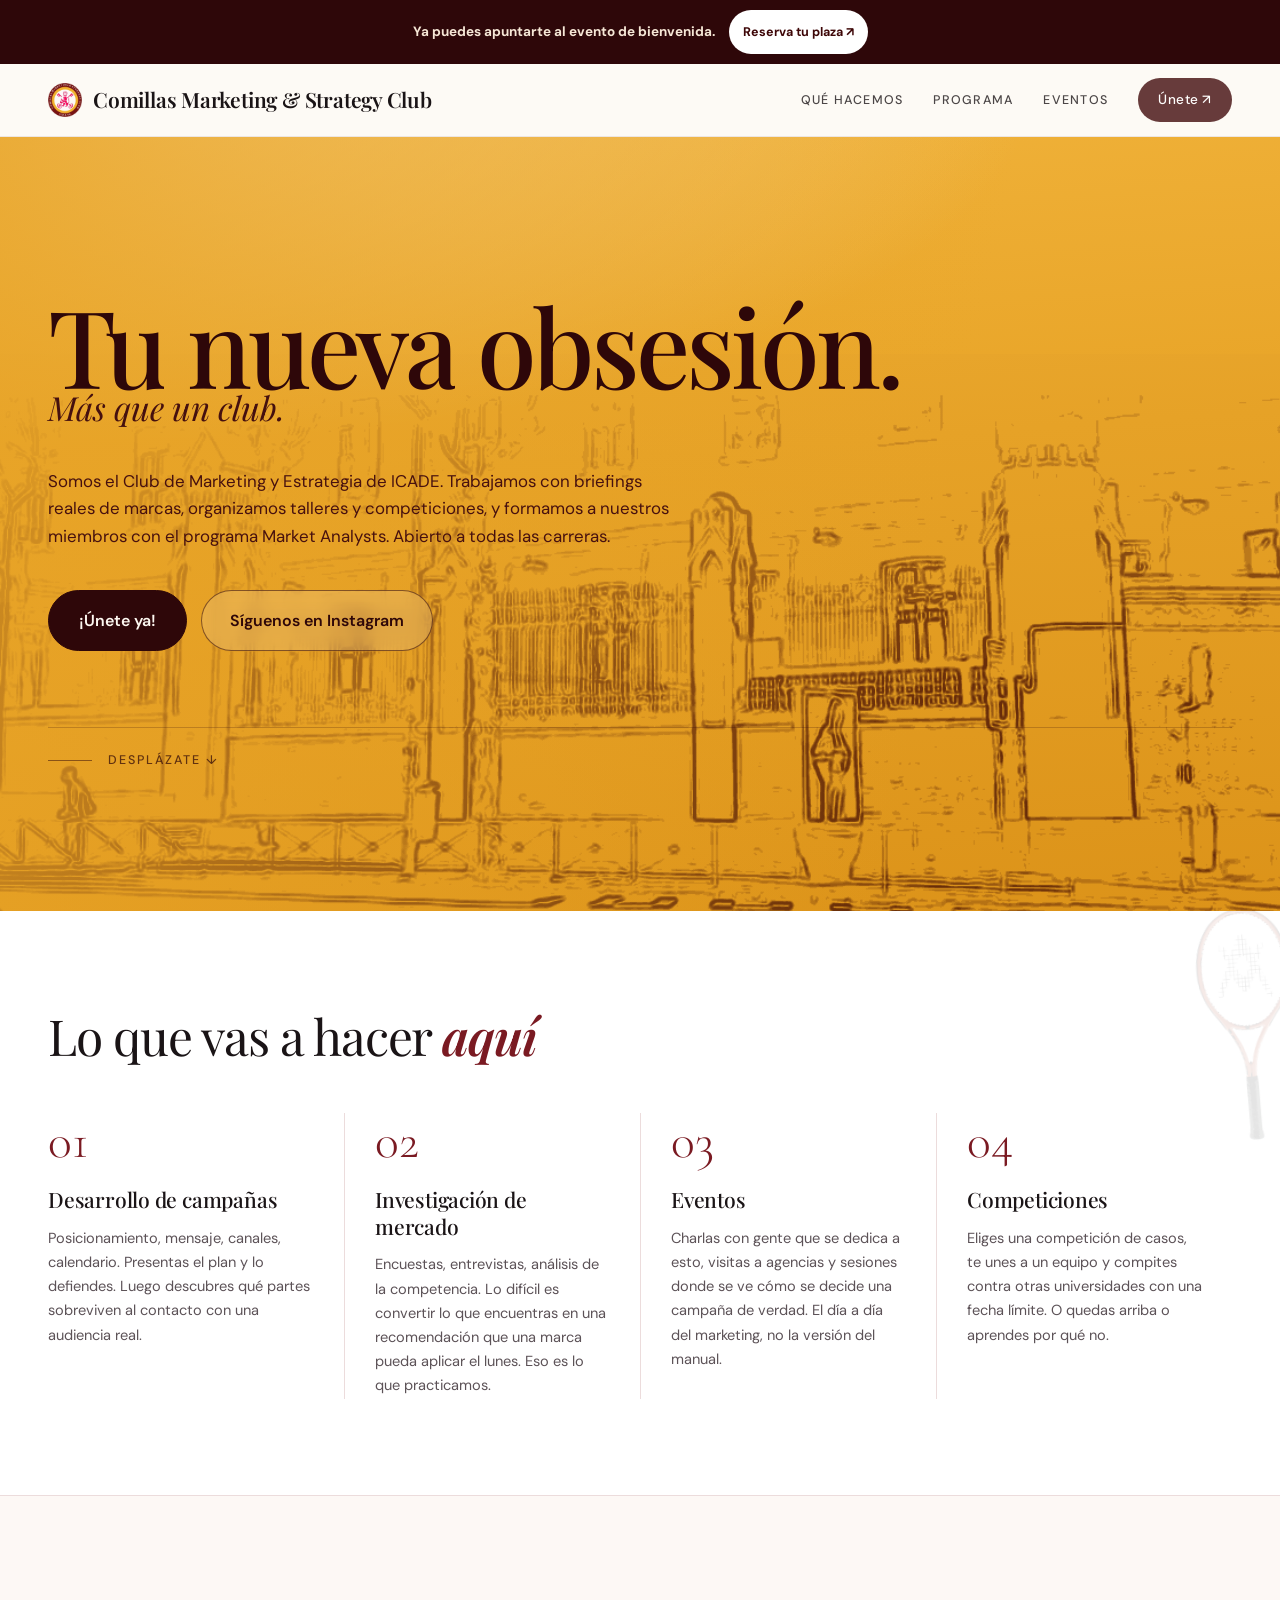
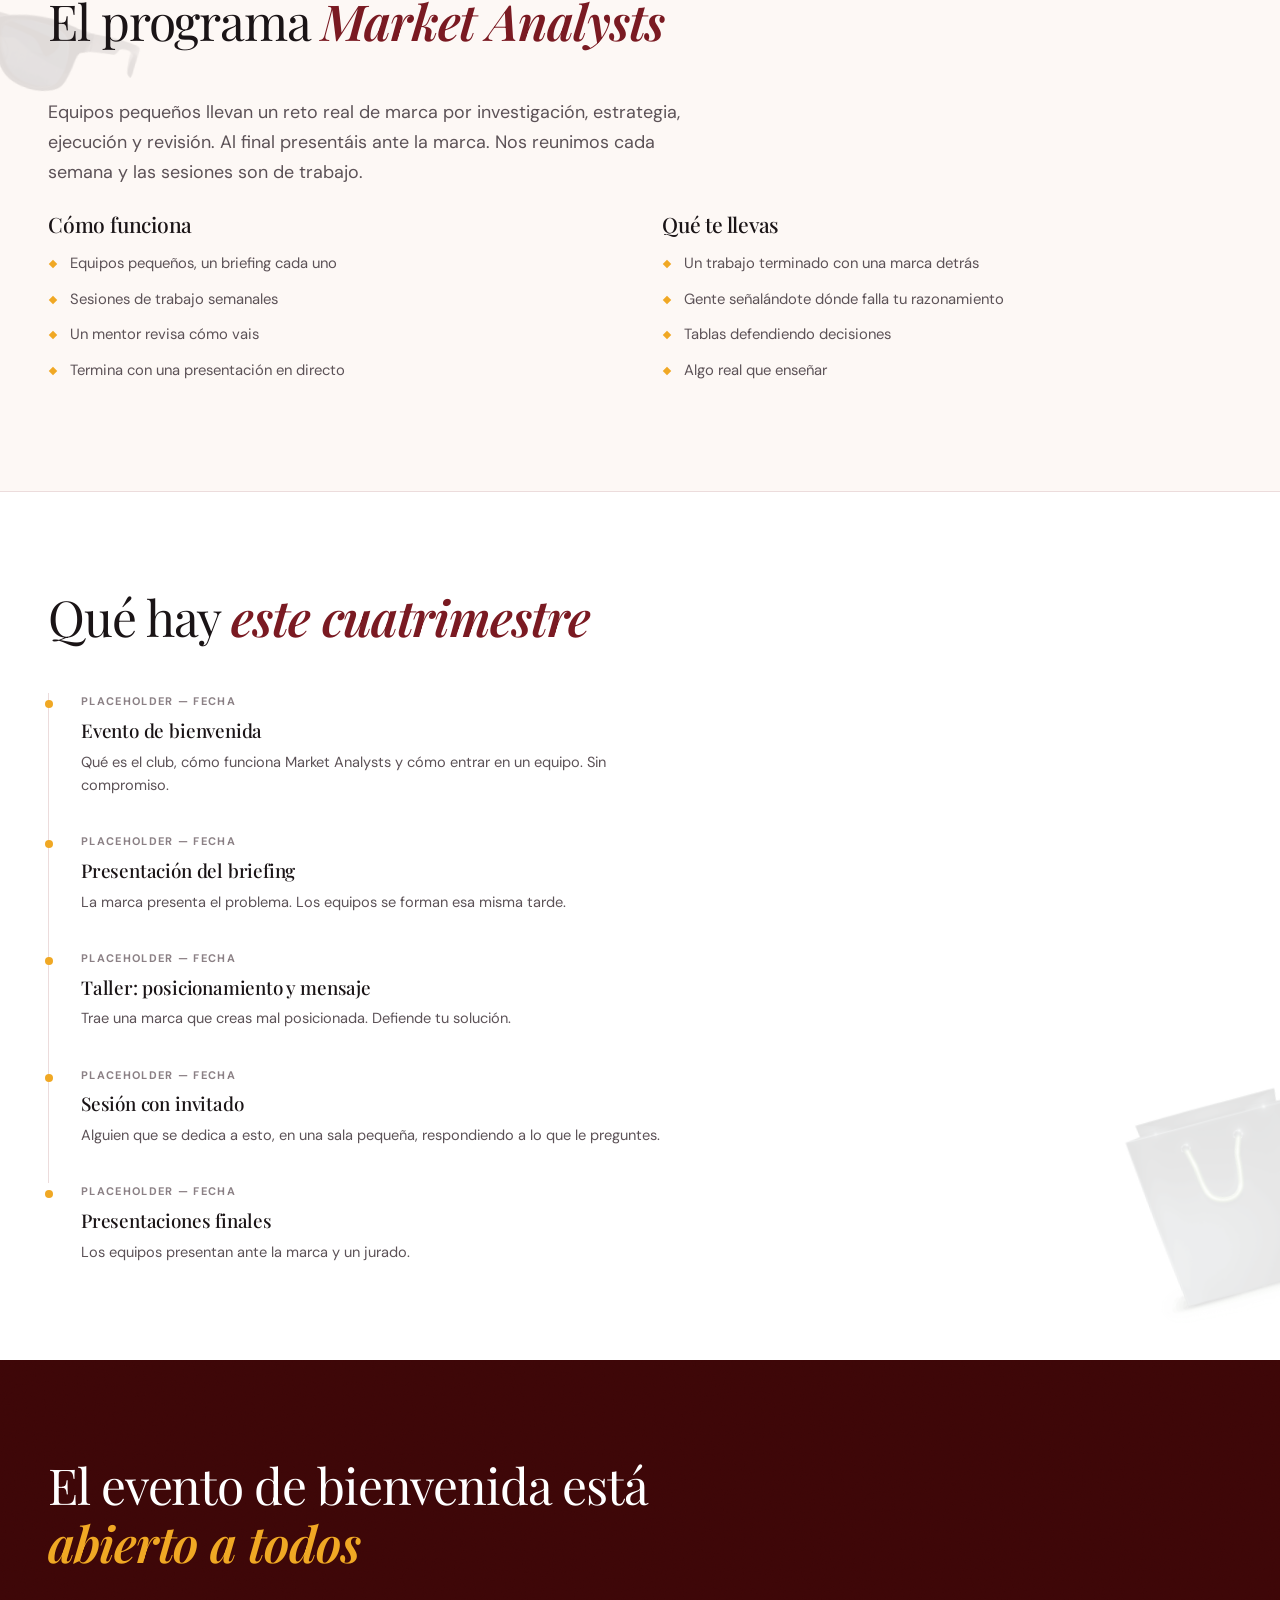
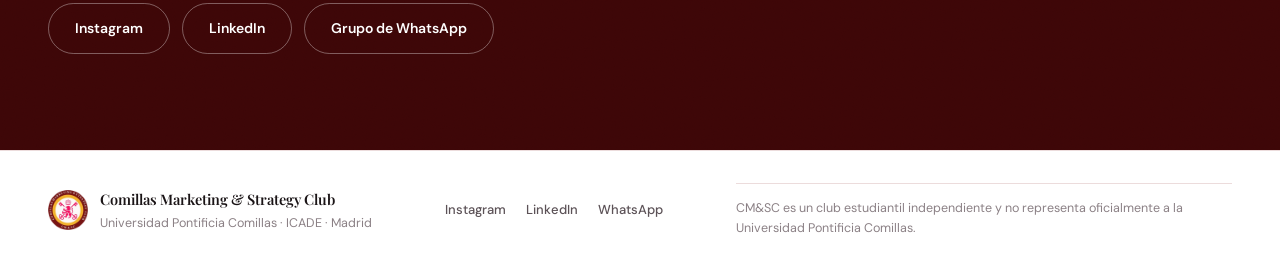
==== commit baed31db: "Quitar el parrafo del bloque final y acotar .hero-actions al hero La regla de margin-top venia del h" ====
--- a/index.html
+++ b/index.html
@@ -16,7 +16,7 @@
 <link rel="preconnect" href="https://fonts.googleapis.com">
 <link rel="preconnect" href="https://fonts.gstatic.com" crossorigin>
 <link href="https://fonts.googleapis.com/css2?family=Cormorant+Garamond:wght@300;400;500&family=DM+Sans:opsz,wght@9..40,300;9..40,400;9..40,500;9..40,600;9..40,700&family=Playfair+Display:ital,wght@0,400;0,500;0,600;1,400;1,500&display=swap" rel="stylesheet">
-<link rel="stylesheet" href="style.css?v=202609180017">
+<link rel="stylesheet" href="style.css?v=202609180738">
 </head>
 <body>
 
@@ -183,9 +183,6 @@
   <section id="join" class="band join">
     <div class="wrap">
       <h2 class="reveal">El evento de bienvenida est&aacute; <em>abierto a todos</em></h2>
-      <p class="lede reveal">
-        Ven y mira qu&eacute; es esto. Qu&eacute;date si te gusta el ambiente.
-      </p>
       <div class="hero-actions reveal">
         <a class="btn ghost light" href="https://www.instagram.com/comillasmsc/">Instagram</a>
         <a class="btn ghost light" href="https://www.linkedin.com/company/comillas-marketing-strategy-club">LinkedIn</a>
@@ -217,6 +214,6 @@
   </div>
 </footer>
 
-<script src="motion.js?v=202609180017" defer></script>
+<script src="motion.js?v=202609180738" defer></script>
 </body>
 </html>
--- a/style.css
+++ b/style.css
@@ -177,7 +177,7 @@
   max-width: 640px; font-size: clamp(16px, 1.32vw, 19.5px); line-height: 1.62;
   color: #47110f; margin: 34px 0 0; text-wrap: pretty;
 }
-.hero-actions { margin-top: 40px; gap: 14px; }
+.hero .hero-actions { margin-top: 40px; gap: 14px; }
 .hero .btn {
   background: #2e0709; color: #fdf8f1; border-color: #2e0709;
   font-size: 16px; padding: 17px 30px;
@@ -288,9 +288,8 @@
 /* ---------------- dark join band ---------------- */
 .join { background: var(--brand-deepest); color: #fff;
   border: 0; position: relative; overflow: hidden; }
-.join h2 { max-width: 22ch; }
+.join h2 { max-width: 22ch; margin-bottom: 32px; }
 .join h2 em { color: var(--gold); }
-.join .lede { color: #e4cfcf; }
 
 /* ---------------- footer ---------------- */
 footer { border-top: 1px solid var(--line); padding: 32px 0; }
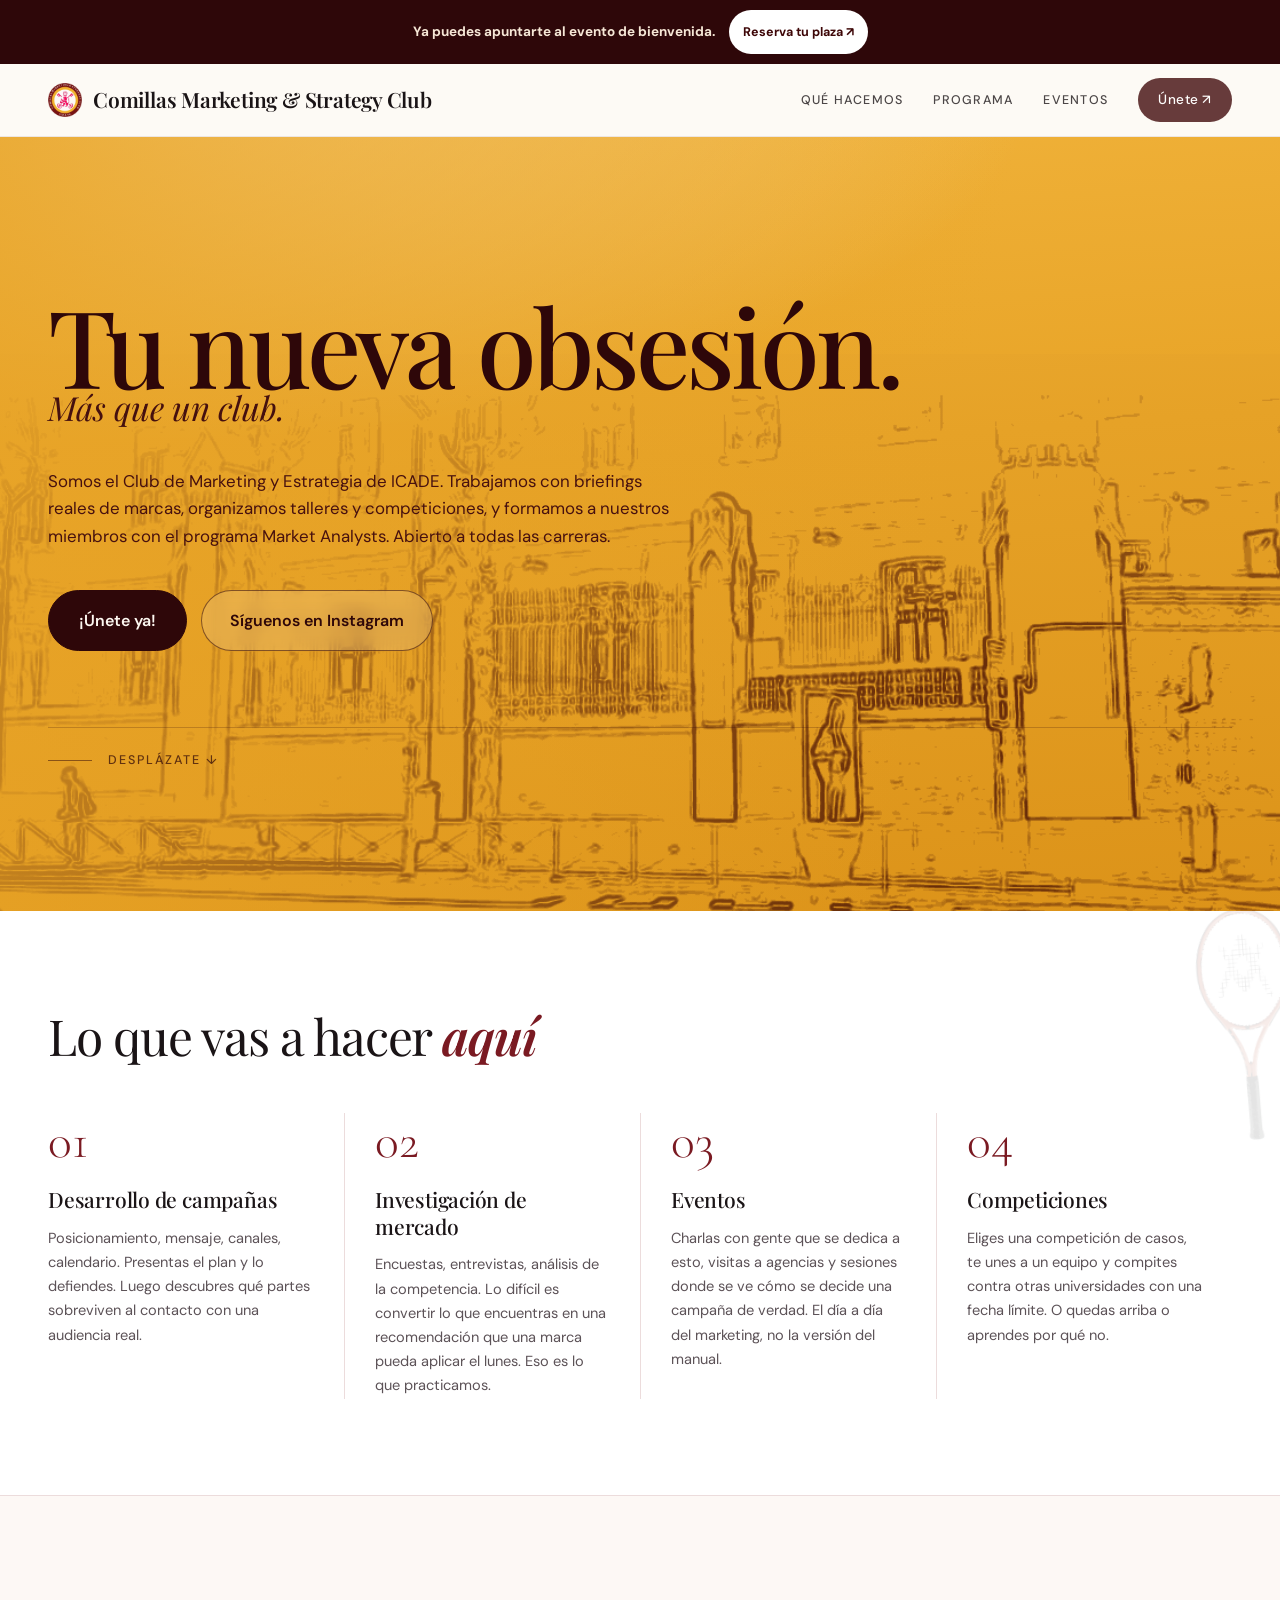
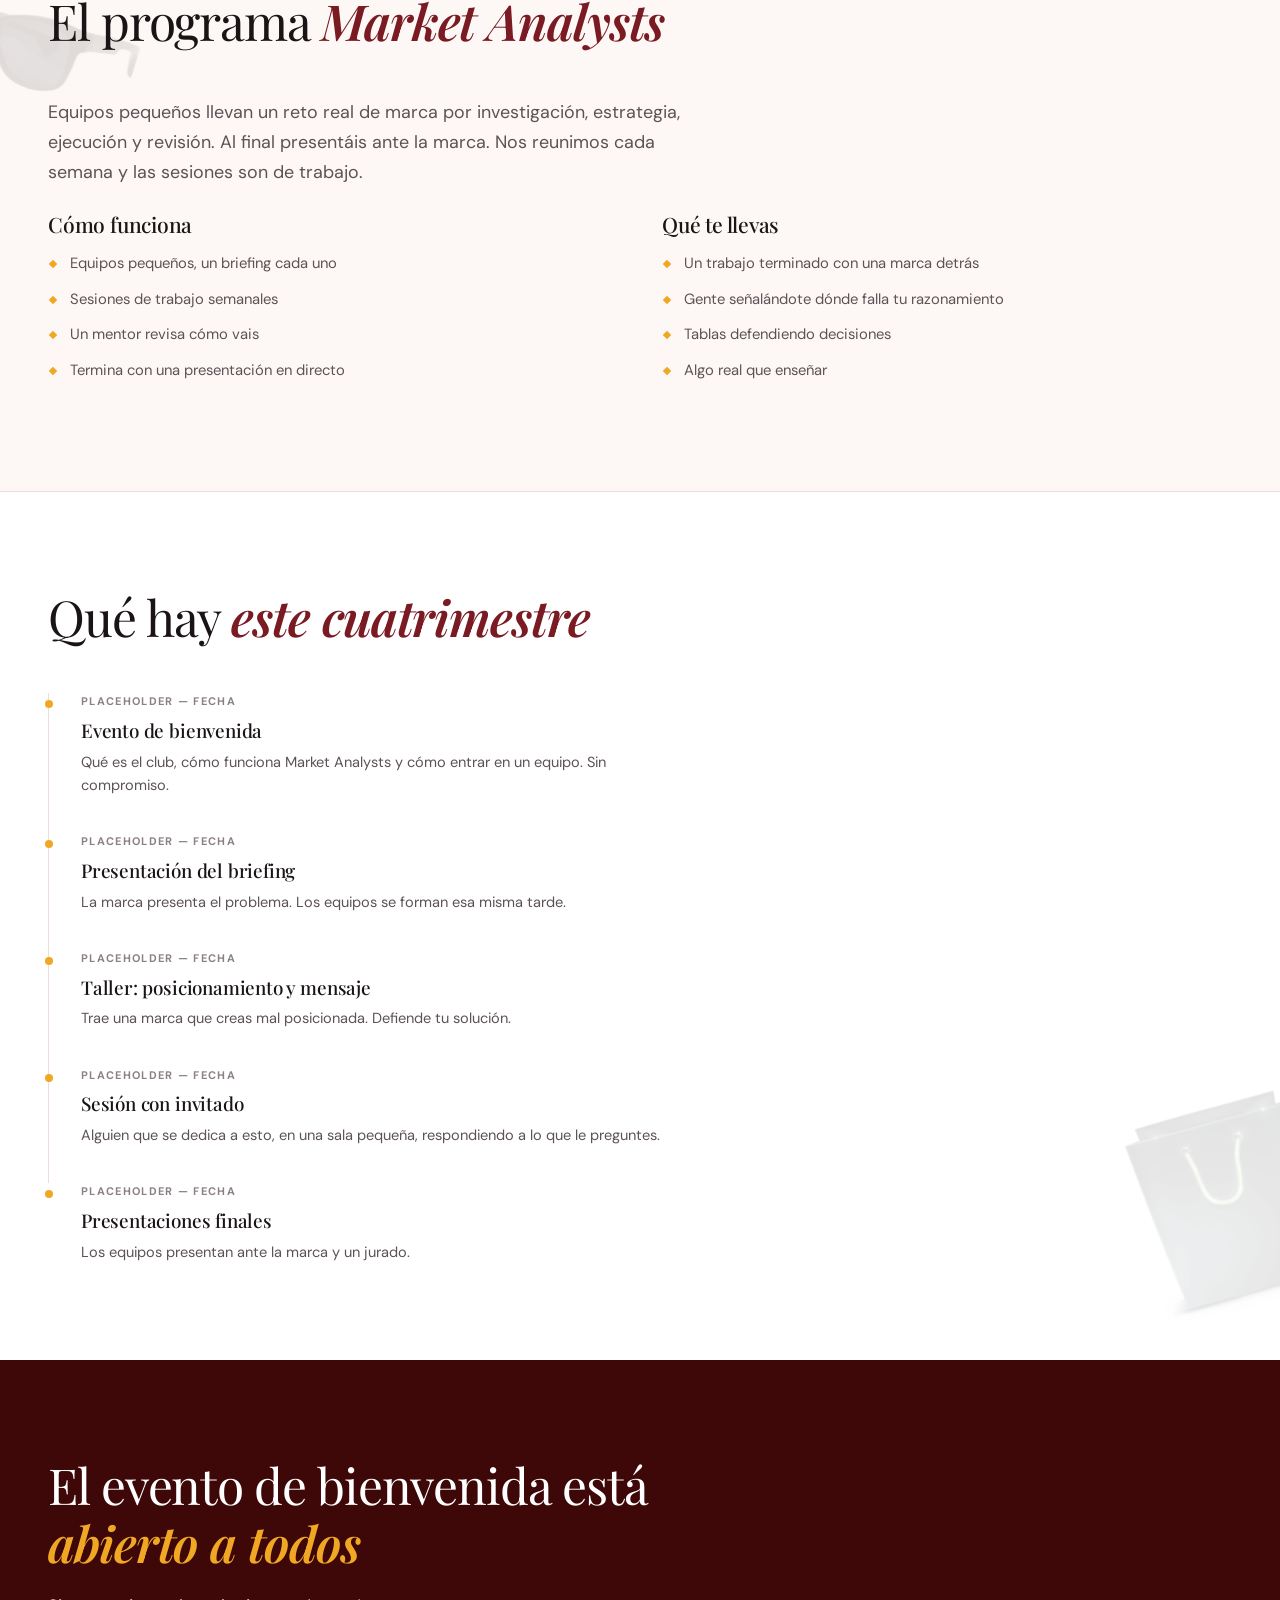
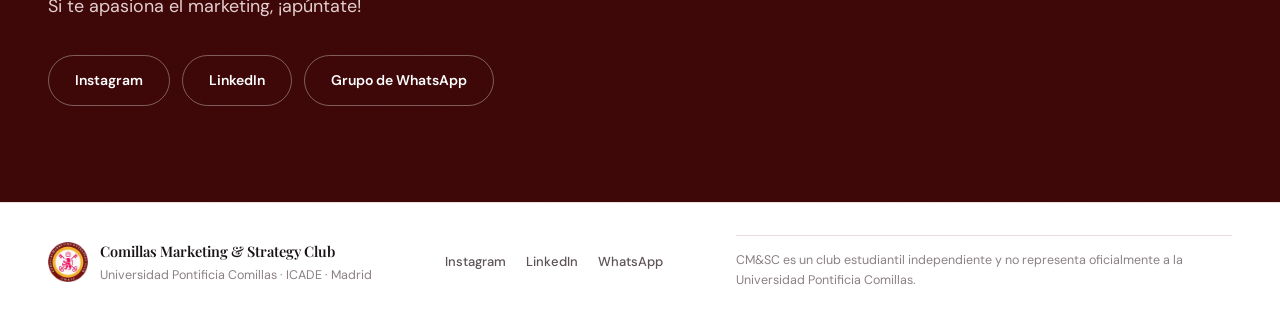
==== commit b2983275: "Anadir la llamada final al bloque de bienvenida Co-Authored-By: Claude Opus 5 <noreply@anthropic.com" ====
--- a/index.html
+++ b/index.html
@@ -16,7 +16,7 @@
 <link rel="preconnect" href="https://fonts.googleapis.com">
 <link rel="preconnect" href="https://fonts.gstatic.com" crossorigin>
 <link href="https://fonts.googleapis.com/css2?family=Cormorant+Garamond:wght@300;400;500&family=DM+Sans:opsz,wght@9..40,300;9..40,400;9..40,500;9..40,600;9..40,700&family=Playfair+Display:ital,wght@0,400;0,500;0,600;1,400;1,500&display=swap" rel="stylesheet">
-<link rel="stylesheet" href="style.css?v=202609180738">
+<link rel="stylesheet" href="style.css?v=202609180742">
 </head>
 <body>
 
@@ -183,6 +183,7 @@
   <section id="join" class="band join">
     <div class="wrap">
       <h2 class="reveal">El evento de bienvenida est&aacute; <em>abierto a todos</em></h2>
+      <p class="lede reveal">Si te apasiona el marketing, &iexcl;ap&uacute;ntate!</p>
       <div class="hero-actions reveal">
         <a class="btn ghost light" href="https://www.instagram.com/comillasmsc/">Instagram</a>
         <a class="btn ghost light" href="https://www.linkedin.com/company/comillas-marketing-strategy-club">LinkedIn</a>
@@ -214,6 +215,6 @@
   </div>
 </footer>
 
-<script src="motion.js?v=202609180738" defer></script>
+<script src="motion.js?v=202609180742" defer></script>
 </body>
 </html>
--- a/style.css
+++ b/style.css
@@ -288,7 +288,8 @@
 /* ---------------- dark join band ---------------- */
 .join { background: var(--brand-deepest); color: #fff;
   border: 0; position: relative; overflow: hidden; }
-.join h2 { max-width: 22ch; margin-bottom: 32px; }
+.join h2 { max-width: 22ch; margin-bottom: 20px; }
+.join .lede { color: #e4cfcf; margin-bottom: 34px; }
 .join h2 em { color: var(--gold); }
 
 /* ---------------- footer ---------------- */
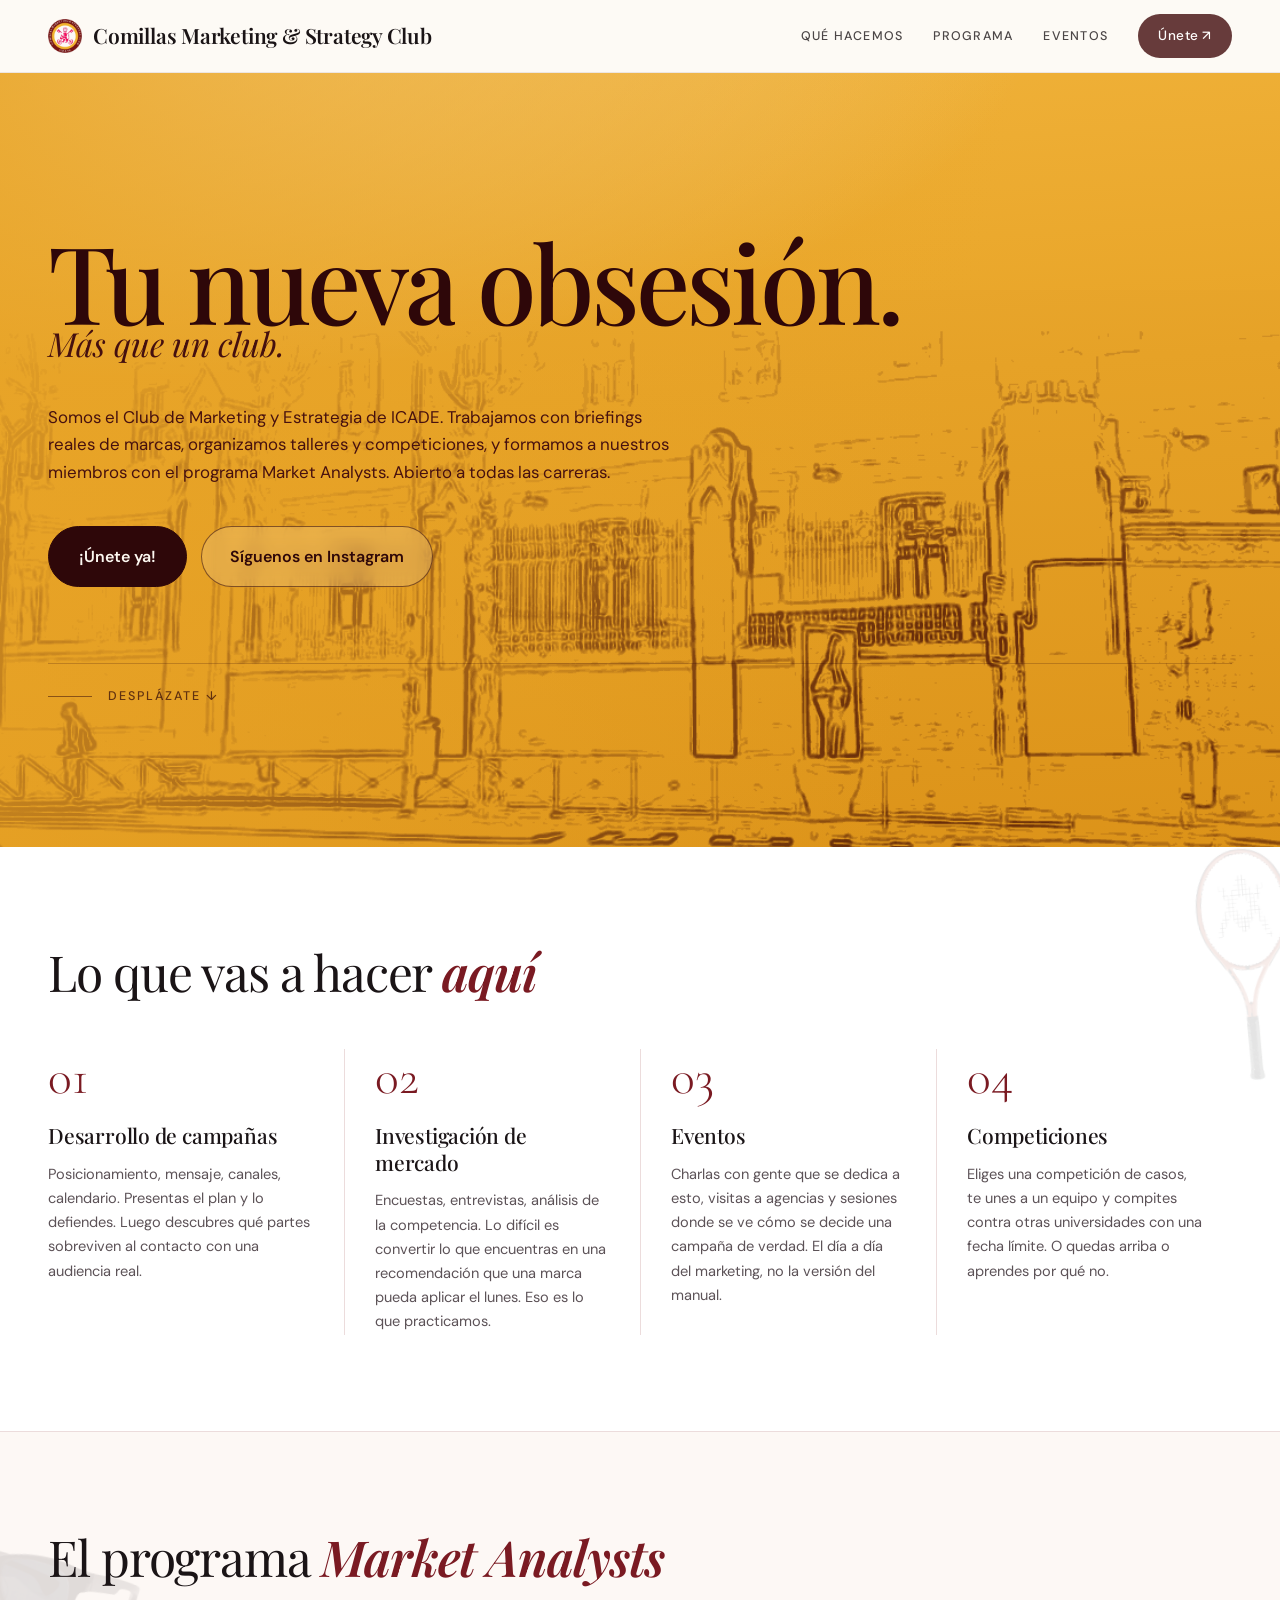
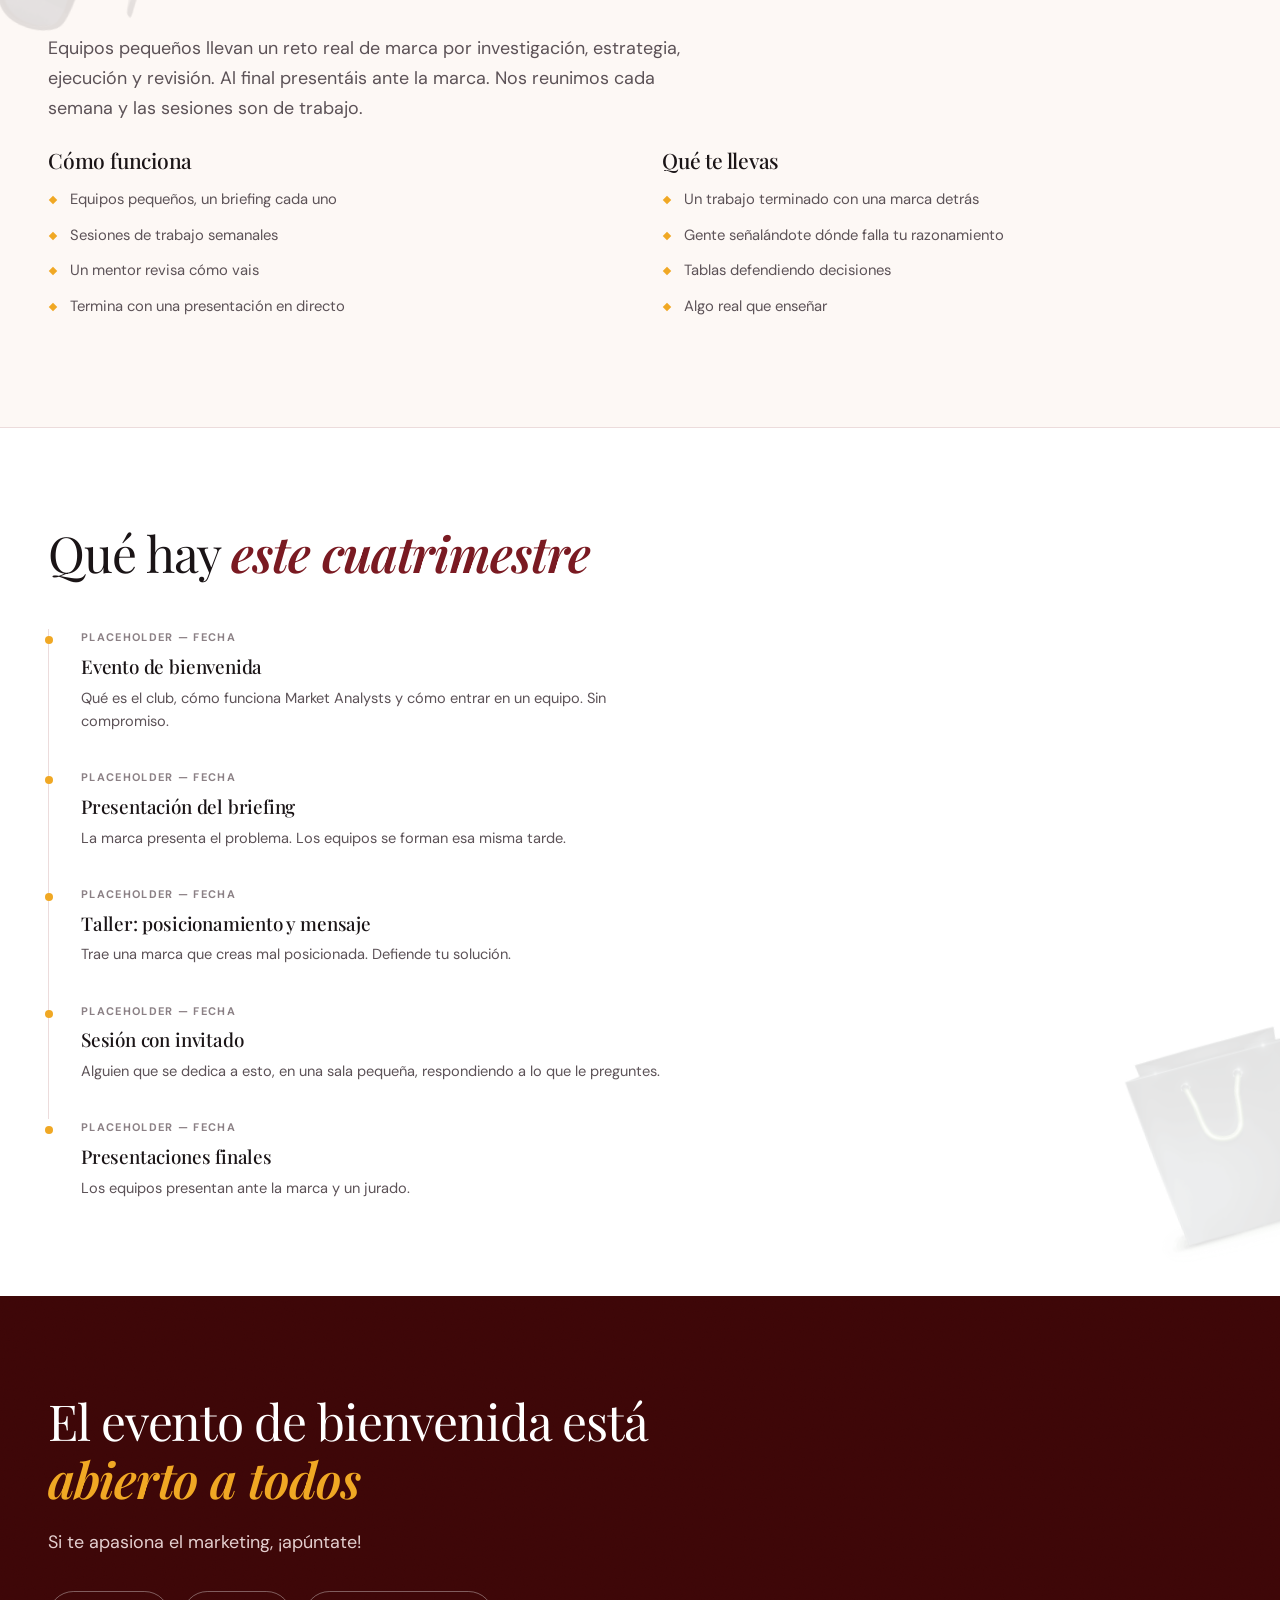
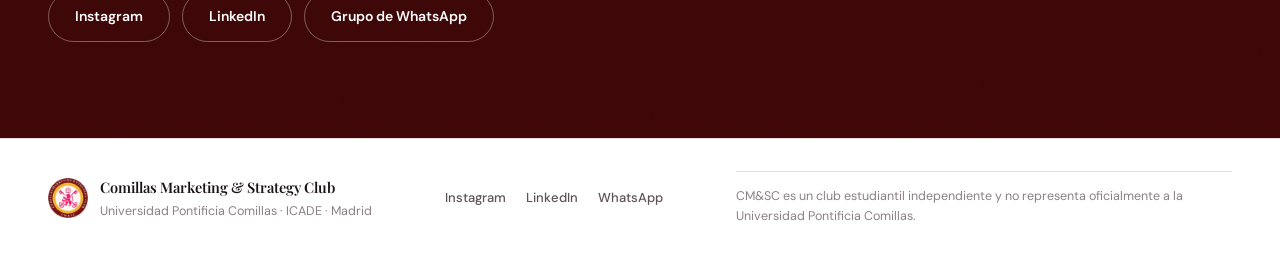
==== commit cf31878f: "Quitar el banner del evento de bienvenida Se elimina el bloque, su CSS y las reglas de accesibilidad" ====
--- a/index.html
+++ b/index.html
@@ -16,16 +16,11 @@
 <link rel="preconnect" href="https://fonts.googleapis.com">
 <link rel="preconnect" href="https://fonts.gstatic.com" crossorigin>
 <link href="https://fonts.googleapis.com/css2?family=Cormorant+Garamond:wght@300;400;500&family=DM+Sans:opsz,wght@9..40,300;9..40,400;9..40,500;9..40,600;9..40,700&family=Playfair+Display:ital,wght@0,400;0,500;0,600;1,400;1,500&display=swap" rel="stylesheet">
-<link rel="stylesheet" href="style.css?v=202609180742">
+<link rel="stylesheet" href="style.css?v=202609182220">
 </head>
 <body>
 
 <a class="skip" href="#pillars">Saltar al contenido</a>
-
-<div class="announce">
-  <span><strong>Ya puedes apuntarte al evento de bienvenida.</strong></span>
-  <a class="pill" href="PLACEHOLDER_FORM_URL">Reserva tu plaza &#8599;</a>
-</div>
 
 <header class="nav">
   <div class="wrap nav-inner">
@@ -215,6 +210,6 @@
   </div>
 </footer>
 
-<script src="motion.js?v=202609180742" defer></script>
+<script src="motion.js?v=202609182220" defer></script>
 </body>
 </html>
--- a/style.css
+++ b/style.css
@@ -52,21 +52,6 @@
 .skip { position: absolute; left: -9999px; background: var(--accent); color: #fff;
   padding: 10px 16px; border-radius: 8px; z-index: 200; }
 .skip:focus { left: 16px; top: 16px; }
-
-/* ---------------- announcement bar ---------------- */
-.announce {
-  background: #2e0709; color: #f6e7d6; gap: 22px; padding: 13px 24px;
-  font-size: 13.5px; text-align: center; padding: 10px 16px;
-  display: flex; align-items: center; justify-content: center; gap: 14px;
-  flex-wrap: wrap;
-}
-.announce strong { font-weight: 700; }
-.announce .pill {
-  background: #fff; color: var(--brand-deepest); text-decoration: none;
-  font-size: 12.5px; font-weight: 700; padding: 5px 14px; border-radius: 999px;
-  transition: background .2s ease, color .2s ease;
-}
-.announce .pill:hover { background: var(--gold); }
 
 /* ---------------- nav ---------------- */
 .nav {
@@ -361,7 +346,7 @@
 .lede { margin-bottom: var(--space-lg); }
 
 /* touch targets ≥44px */
-.btn, .nav-cta, .announce .pill { min-height: 44px; display: inline-flex;
+.btn, .nav-cta { min-height: 44px; display: inline-flex;
   align-items: center; justify-content: center; }
 .nav nav a { min-height: 44px; display: inline-flex; align-items: center; }
 
@@ -459,7 +444,7 @@
 a:focus-visible, button:focus-visible {
   outline: 2px solid var(--gold); outline-offset: 3px; border-radius: 4px;
 }
-.join a:focus-visible, .announce a:focus-visible { outline-color: var(--gold); }
+.join a:focus-visible { outline-color: var(--gold); }
 
 /* ---- reduced motion: belt and braces over the per-effect rules ---- */
 @media (prefers-reduced-motion: reduce) {
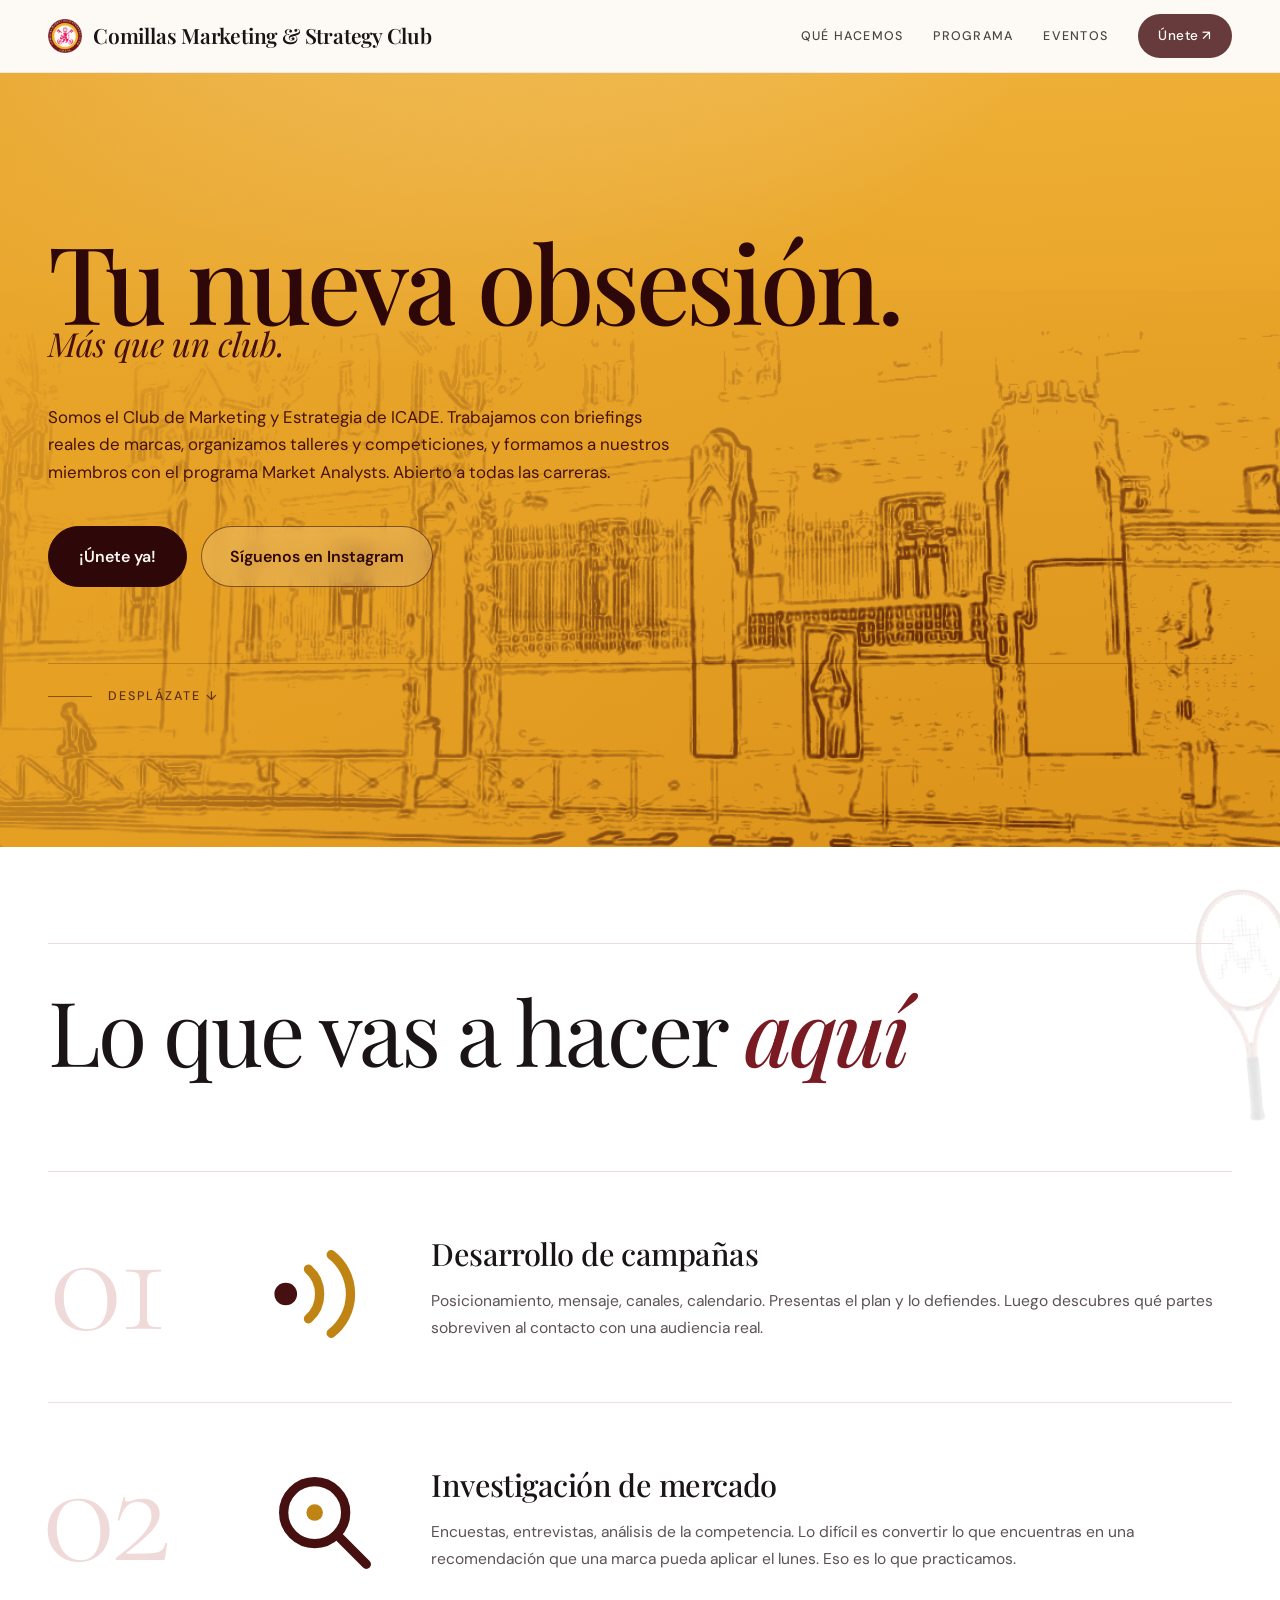
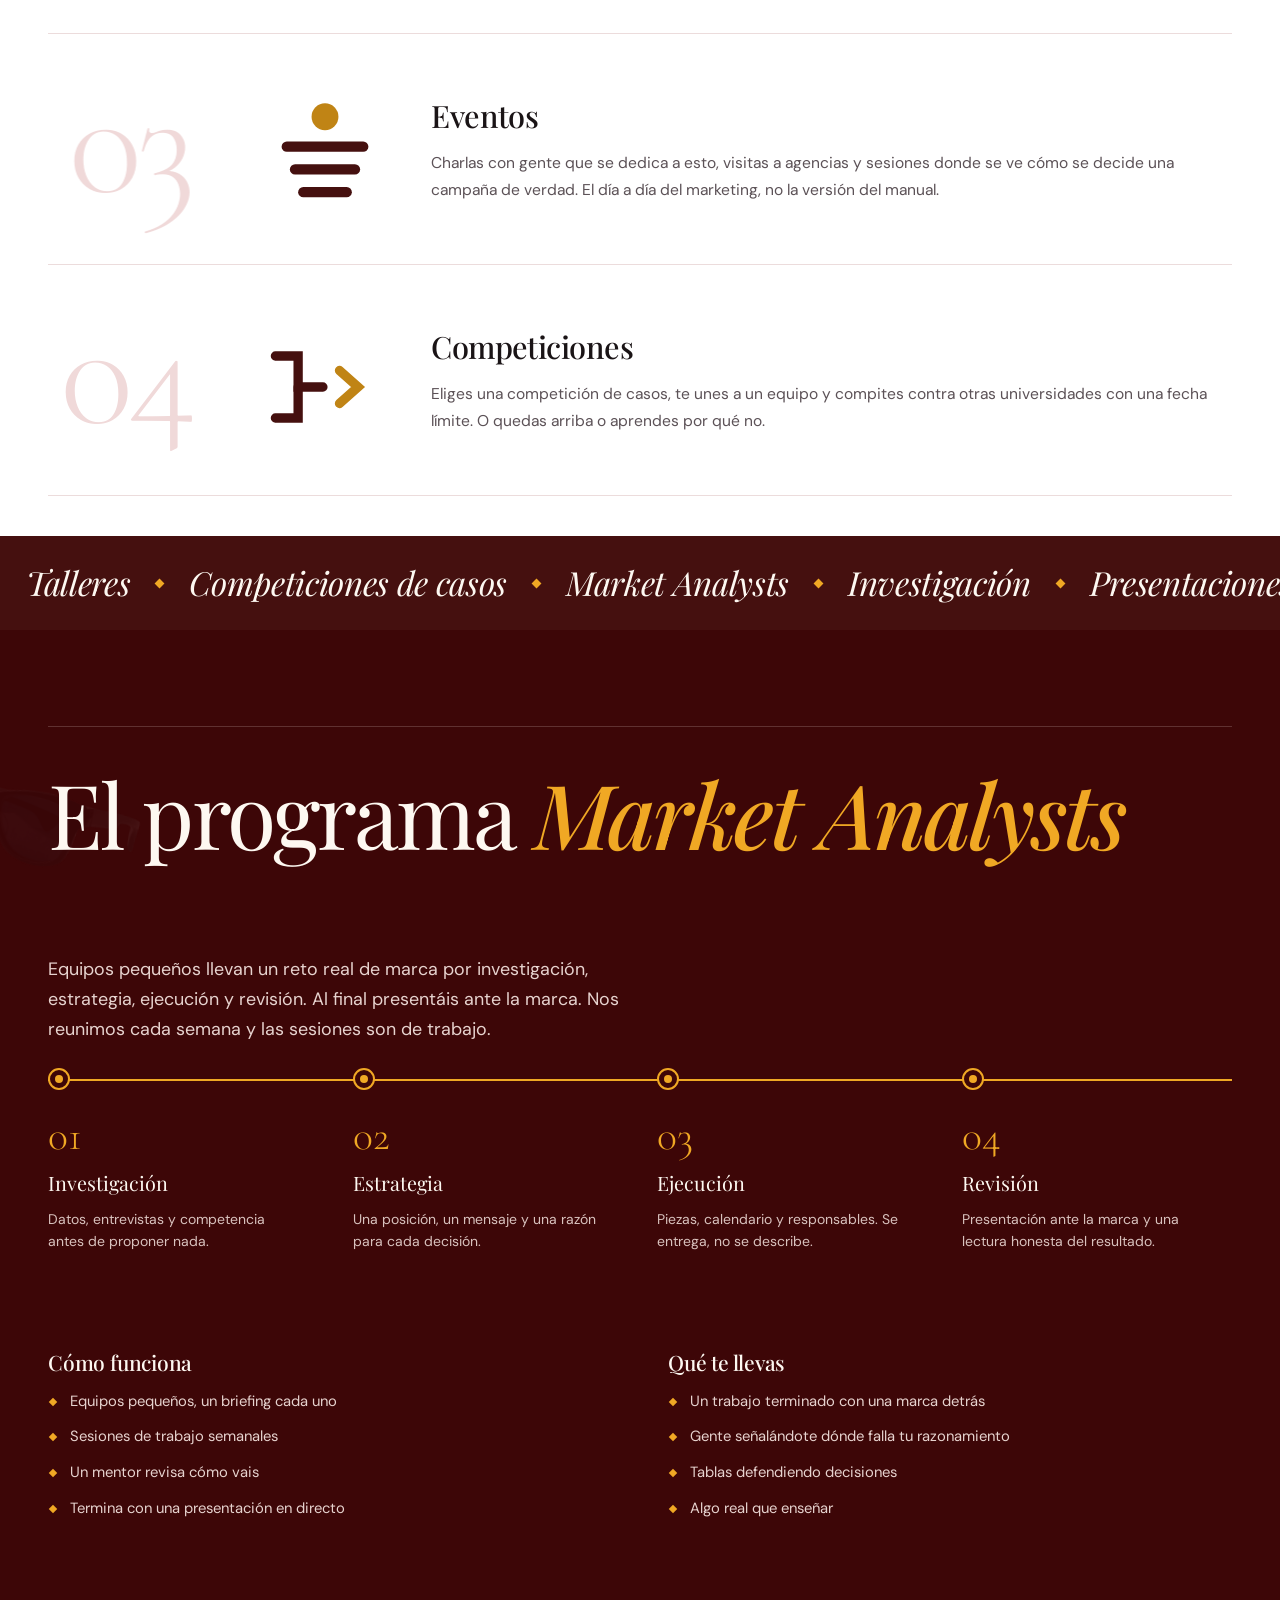
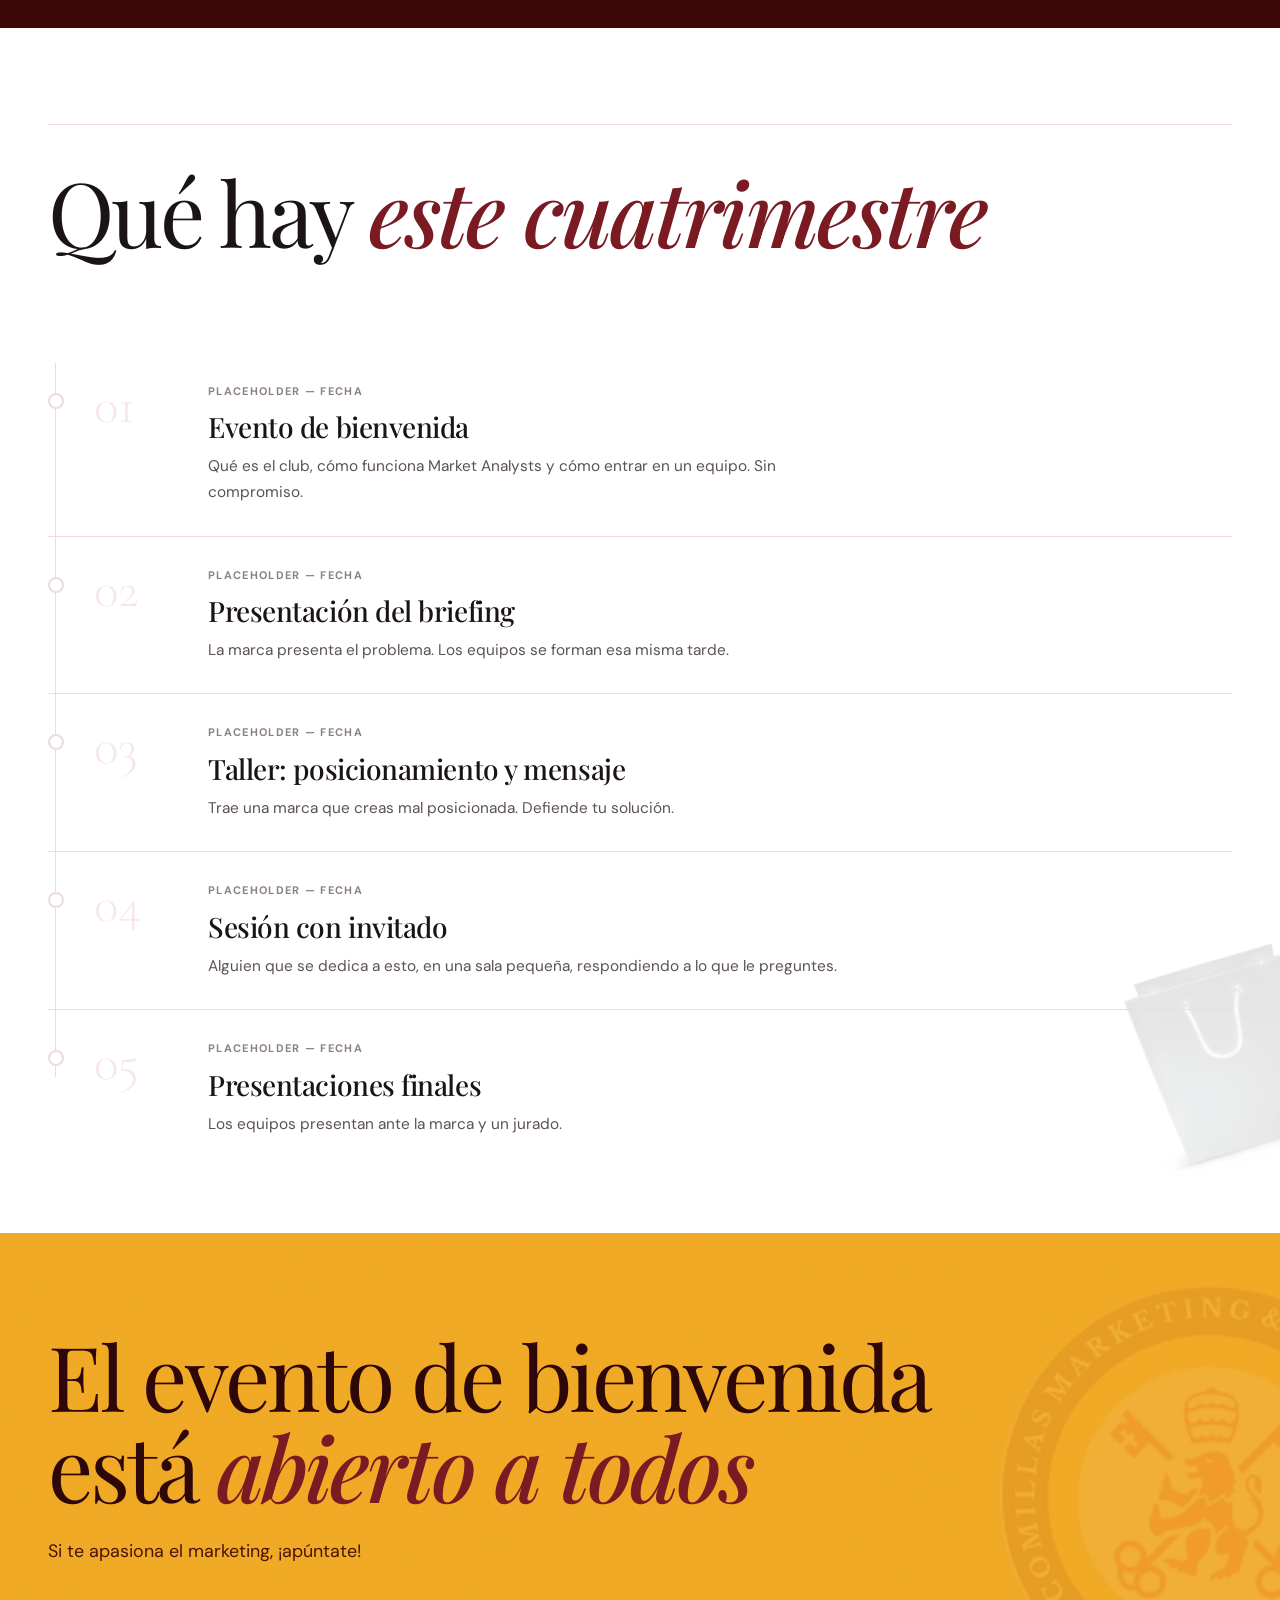
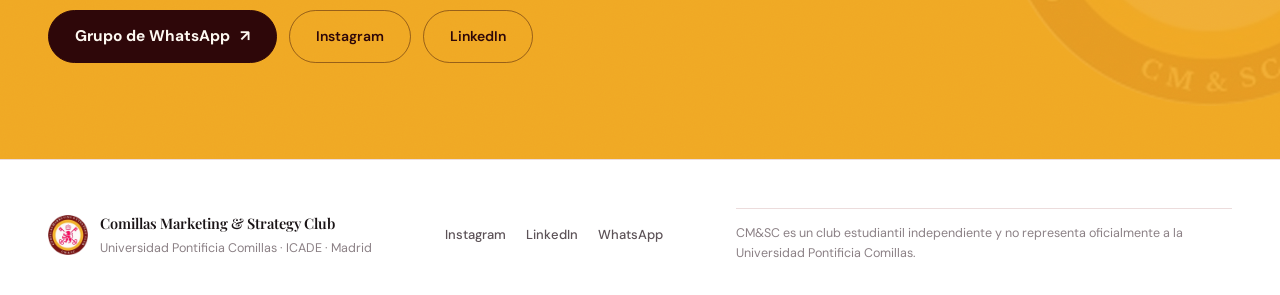
==== commit 26566435: "Segundo handoff de Claude Design: todo lo que hay bajo el hero Bloques de color a sangre en lugar de" ====
--- a/index.html
+++ b/index.html
@@ -16,9 +16,11 @@
 <link rel="preconnect" href="https://fonts.googleapis.com">
 <link rel="preconnect" href="https://fonts.gstatic.com" crossorigin>
 <link href="https://fonts.googleapis.com/css2?family=Cormorant+Garamond:wght@300;400;500&family=DM+Sans:opsz,wght@9..40,300;9..40,400;9..40,500;9..40,600;9..40,700&family=Playfair+Display:ital,wght@0,400;0,500;0,600;1,400;1,500&display=swap" rel="stylesheet">
-<link rel="stylesheet" href="style.css?v=202609182220">
+<link rel="stylesheet" href="style.css?v=202609182239">
 </head>
 <body>
+
+<div id="cursor" aria-hidden="true"></div>
 
 <a class="skip" href="#pillars">Saltar al contenido</a>
 
@@ -66,56 +68,119 @@
     </div>
   </section>
 
-  <section id="pillars" class="band">
+  <section id="pillars" class="band pillars">
     <div class="objects" aria-hidden="true">
       <img class="obj obj-photo o-pillars" src="objects/racquet-photo.png" alt="" data-speed="0.22" data-rot="-9">
     </div>
     <div class="wrap">
-      <h2 class="reveal">Lo que vas a hacer <em>aqu&iacute;</em></h2>
-      <div class="cards">
-        <article class="card reveal">
-          <span class="card-num">01</span>
+      <span class="band-rule reveal" aria-hidden="true"></span>
+      <h2 class="display reveal">Lo que vas a hacer <em>aqu&iacute;</em></h2>
+      <article class="slab reveal">
+        <span class="slab-num" data-drift="0.10" aria-hidden="true">01</span>
+        <div class="slab-mark">
+            <svg viewBox="0 0 120 120" aria-hidden="true">
+              <circle class="p" cx="22" cy="60" r="11" fill="#45100f"></circle>
+              <path class="p" d="M44 36 A 32 32 0 0 1 44 84" fill="none" stroke="#c08415" stroke-width="9" stroke-linecap="round"></path>
+              <path class="p" d="M66 22 A 48 48 0 0 1 66 98" fill="none" stroke="#c08415" stroke-width="9" stroke-linecap="round"></path>
+            </svg>
+        </div>
+        <div class="slab-body">
           <h3>Desarrollo de campa&ntilde;as</h3>
-          <p>Posicionamiento, mensaje, canales, calendario. Presentas el plan y
-          lo defiendes. Luego descubres qu&eacute; partes sobreviven al contacto
-          con una audiencia real.</p>
-        </article>
-        <article class="card reveal">
-          <span class="card-num">02</span>
+          <p>Posicionamiento, mensaje, canales, calendario. Presentas el plan y lo defiendes. Luego descubres qu&eacute; partes sobreviven al contacto con una audiencia real.</p>
+        </div>
+      </article>
+      <article class="slab reveal">
+        <span class="slab-num" data-drift="0.12" aria-hidden="true">02</span>
+        <div class="slab-mark">
+            <svg viewBox="0 0 120 120" aria-hidden="true">
+              <circle class="p" cx="50" cy="48" r="30" fill="none" stroke="#45100f" stroke-width="9"></circle>
+              <path class="p" d="M72 70 L100 98" fill="none" stroke="#45100f" stroke-width="9" stroke-linecap="round"></path>
+              <circle class="p" cx="50" cy="48" r="8" fill="#c08415"></circle>
+            </svg>
+        </div>
+        <div class="slab-body">
           <h3>Investigaci&oacute;n de mercado</h3>
-          <p>Encuestas, entrevistas, an&aacute;lisis de la competencia. Lo dif&iacute;cil
-          es convertir lo que encuentras en una recomendaci&oacute;n que una marca
-          pueda aplicar el lunes. Eso es lo que practicamos.</p>
-        </article>
-        <article class="card reveal">
-          <span class="card-num">03</span>
+          <p>Encuestas, entrevistas, an&aacute;lisis de la competencia. Lo dif&iacute;cil es convertir lo que encuentras en una recomendaci&oacute;n que una marca pueda aplicar el lunes. Eso es lo que practicamos.</p>
+        </div>
+      </article>
+      <article class="slab reveal">
+        <span class="slab-num" data-drift="0.14" aria-hidden="true">03</span>
+        <div class="slab-mark">
+            <svg viewBox="0 0 120 120" aria-hidden="true">
+              <circle class="p" cx="60" cy="22" r="13" fill="#c08415"></circle>
+              <rect class="p" x="18" y="46" width="84" height="10" rx="5" fill="#45100f"></rect>
+              <rect class="p" x="26" y="68" width="68" height="10" rx="5" fill="#45100f"></rect>
+              <rect class="p" x="34" y="90" width="52" height="10" rx="5" fill="#45100f"></rect>
+            </svg>
+        </div>
+        <div class="slab-body">
           <h3>Eventos</h3>
-          <p>Charlas con gente que se dedica a esto, visitas a agencias y
-          sesiones donde se ve c&oacute;mo se decide una campa&ntilde;a de verdad. El d&iacute;a
-          a d&iacute;a del marketing, no la versi&oacute;n del manual.</p>
-        </article>
-        <article class="card reveal">
-          <span class="card-num">04</span>
+          <p>Charlas con gente que se dedica a esto, visitas a agencias y sesiones donde se ve c&oacute;mo se decide una campa&ntilde;a de verdad. El d&iacute;a a d&iacute;a del marketing, no la versi&oacute;n del manual.</p>
+        </div>
+      </article>
+      <article class="slab reveal">
+        <span class="slab-num" data-drift="0.16" aria-hidden="true">04</span>
+        <div class="slab-mark">
+            <svg viewBox="0 0 120 120" aria-hidden="true">
+              <path class="p" d="M12 30 H34 V60 H58" fill="none" stroke="#45100f" stroke-width="9" stroke-linecap="round"></path>
+              <path class="p" d="M12 90 H34 V60" fill="none" stroke="#45100f" stroke-width="9" stroke-linecap="round"></path>
+              <path class="p" d="M74 44 L92 60 L74 76" fill="none" stroke="#c08415" stroke-width="9" stroke-linecap="round"></path>
+            </svg>
+        </div>
+        <div class="slab-body">
           <h3>Competiciones</h3>
-          <p>Eliges una competici&oacute;n de casos, te unes a un equipo y compites
-          contra otras universidades con una fecha l&iacute;mite. O quedas arriba o
-          aprendes por qu&eacute; no.</p>
-        </article>
-      </div>
-    </div>
-  </section>
-
-  <section id="program" class="band alt">
+          <p>Eliges una competici&oacute;n de casos, te unes a un equipo y compites contra otras universidades con una fecha l&iacute;mite. O quedas arriba o aprendes por qu&eacute; no.</p>
+        </div>
+      </article>
+    </div>
+  </section>
+
+  <div class="marquee" aria-hidden="true">
+    <div class="marquee-track"><span>Talleres</span><i aria-hidden="true"></i><span>Competiciones de casos</span><i aria-hidden="true"></i><span>Market Analysts</span><i aria-hidden="true"></i><span>Investigaci&oacute;n</span><i aria-hidden="true"></i><span>Presentaciones en directo</span><i aria-hidden="true"></i><span>Talleres</span><i aria-hidden="true"></i><span>Competiciones de casos</span><i aria-hidden="true"></i><span>Market Analysts</span><i aria-hidden="true"></i><span>Investigaci&oacute;n</span><i aria-hidden="true"></i><span>Presentaciones en directo</span><i aria-hidden="true"></i></div>
+  </div>
+
+  <section id="program" class="band program">
     <div class="objects" aria-hidden="true">
       <img class="obj obj-photo o-program" src="objects/sunglasses-photo.png" alt="" data-speed="0.18" data-rot="7">
     </div>
     <div class="wrap">
-      <h2 class="reveal">El programa <em>Market Analysts</em></h2>
+      <span class="band-rule reveal" aria-hidden="true"></span>
+      <h2 class="display reveal">El programa <em>Market Analysts</em></h2>
       <p class="lede narrow reveal">
         Equipos peque&ntilde;os llevan un reto real de marca por investigaci&oacute;n,
         estrategia, ejecuci&oacute;n y revisi&oacute;n. Al final present&aacute;is ante la marca.
         Nos reunimos cada semana y las sesiones son de trabajo.
       </p>
+      <div class="steps reveal">
+        <span class="steps-line" aria-hidden="true"></span>
+        <span class="steps-track" aria-hidden="true"></span>
+        <div class="steps-grid">
+          <div class="step">
+            <span class="step-node" aria-hidden="true"><i></i></span>
+            <p class="step-num">01</p>
+            <p class="step-name">Investigaci&oacute;n</p>
+            <p class="step-txt">Datos, entrevistas y competencia antes de proponer nada.</p>
+          </div>
+          <div class="step">
+            <span class="step-node" aria-hidden="true"><i></i></span>
+            <p class="step-num">02</p>
+            <p class="step-name">Estrategia</p>
+            <p class="step-txt">Una posici&oacute;n, un mensaje y una raz&oacute;n para cada decisi&oacute;n.</p>
+          </div>
+          <div class="step">
+            <span class="step-node" aria-hidden="true"><i></i></span>
+            <p class="step-num">03</p>
+            <p class="step-name">Ejecuci&oacute;n</p>
+            <p class="step-txt">Piezas, calendario y responsables. Se entrega, no se describe.</p>
+          </div>
+          <div class="step">
+            <span class="step-node" aria-hidden="true"><i></i></span>
+            <p class="step-num">04</p>
+            <p class="step-name">Revisi&oacute;n</p>
+            <p class="step-txt">Presentaci&oacute;n ante la marca y una lectura honesta del resultado.</p>
+          </div>
+        </div>
+      </div>
       <div class="split">
         <div class="split-col reveal">
           <h3>C&oacute;mo funciona</h3>
@@ -144,45 +209,75 @@
       <img class="obj obj-photo o-events" src="objects/bag-photo.png" alt="" data-speed="0.22" data-rot="-12">
     </div>
     <div class="wrap">
-      <h2 class="reveal">Qu&eacute; hay <em>este cuatrimestre</em></h2>
-      <ol class="timeline">
-        <li class="reveal">
-          <span class="when">PLACEHOLDER &mdash; fecha</span>
-          <h3>Evento de bienvenida</h3>
-          <p>Qu&eacute; es el club, c&oacute;mo funciona Market Analysts y c&oacute;mo entrar en un equipo. Sin compromiso.</p>
-        </li>
-        <li class="reveal">
-          <span class="when">PLACEHOLDER &mdash; fecha</span>
-          <h3>Presentaci&oacute;n del briefing</h3>
-          <p>La marca presenta el problema. Los equipos se forman esa misma tarde.</p>
-        </li>
-        <li class="reveal">
-          <span class="when">PLACEHOLDER &mdash; fecha</span>
-          <h3>Taller: posicionamiento y mensaje</h3>
-          <p>Trae una marca que creas mal posicionada. Defiende tu soluci&oacute;n.</p>
-        </li>
-        <li class="reveal">
-          <span class="when">PLACEHOLDER &mdash; fecha</span>
-          <h3>Sesi&oacute;n con invitado</h3>
-          <p>Alguien que se dedica a esto, en una sala peque&ntilde;a, respondiendo a lo que le preguntes.</p>
-        </li>
-        <li class="reveal">
-          <span class="when">PLACEHOLDER &mdash; fecha</span>
-          <h3>Presentaciones finales</h3>
-          <p>Los equipos presentan ante la marca y un jurado.</p>
-        </li>
-      </ol>
+      <span class="band-rule reveal" aria-hidden="true"></span>
+      <h2 class="display reveal">Qu&eacute; hay <em>este cuatrimestre</em></h2>
+      <div class="tl">
+        <span class="tl-line" aria-hidden="true"></span>
+        <span class="tl-prog" aria-hidden="true"></span>
+        <ol class="timeline">
+          <li class="reveal">
+            <span class="tl-dot" aria-hidden="true"></span>
+            <span class="ev-idx" aria-hidden="true">01</span>
+            <div class="ev-body">
+              <span class="when">PLACEHOLDER &mdash; fecha</span>
+              <h3>Evento de bienvenida</h3>
+              <p>Qu&eacute; es el club, c&oacute;mo funciona Market Analysts y c&oacute;mo entrar en un equipo. Sin compromiso.</p>
+            </div>
+          </li>
+          <li class="reveal">
+            <span class="tl-dot" aria-hidden="true"></span>
+            <span class="ev-idx" aria-hidden="true">02</span>
+            <div class="ev-body">
+              <span class="when">PLACEHOLDER &mdash; fecha</span>
+              <h3>Presentaci&oacute;n del briefing</h3>
+              <p>La marca presenta el problema. Los equipos se forman esa misma tarde.</p>
+            </div>
+          </li>
+          <li class="reveal">
+            <span class="tl-dot" aria-hidden="true"></span>
+            <span class="ev-idx" aria-hidden="true">03</span>
+            <div class="ev-body">
+              <span class="when">PLACEHOLDER &mdash; fecha</span>
+              <h3>Taller: posicionamiento y mensaje</h3>
+              <p>Trae una marca que creas mal posicionada. Defiende tu soluci&oacute;n.</p>
+            </div>
+          </li>
+          <li class="reveal">
+            <span class="tl-dot" aria-hidden="true"></span>
+            <span class="ev-idx" aria-hidden="true">04</span>
+            <div class="ev-body">
+              <span class="when">PLACEHOLDER &mdash; fecha</span>
+              <h3>Sesi&oacute;n con invitado</h3>
+              <p>Alguien que se dedica a esto, en una sala peque&ntilde;a, respondiendo a lo que le preguntes.</p>
+            </div>
+          </li>
+          <li class="reveal">
+            <span class="tl-dot" aria-hidden="true"></span>
+            <span class="ev-idx" aria-hidden="true">05</span>
+            <div class="ev-body">
+              <span class="when">PLACEHOLDER &mdash; fecha</span>
+              <h3>Presentaciones finales</h3>
+              <p>Los equipos presentan ante la marca y un jurado.</p>
+            </div>
+          </li>
+        </ol>
+      </div>
     </div>
   </section>
 
   <section id="join" class="band join">
+    <img class="join-crest" src="logo.png" alt="" aria-hidden="true" width="420" height="420">
     <div class="wrap">
-      <h2 class="reveal">El evento de bienvenida est&aacute; <em>abierto a todos</em></h2>
+      <h2 class="display reveal">El evento de bienvenida est&aacute; <em>abierto a todos</em></h2>
       <p class="lede reveal">Si te apasiona el marketing, &iexcl;ap&uacute;ntate!</p>
       <div class="hero-actions reveal">
-        <a class="btn ghost light" href="https://www.instagram.com/comillasmsc/">Instagram</a>
-        <a class="btn ghost light" href="https://www.linkedin.com/company/comillas-marketing-strategy-club">LinkedIn</a>
-        <a class="btn ghost light" href="https://chat.whatsapp.com/FZ08H0YgjcN1dDZmpprIDC">Grupo de WhatsApp</a>
+        <a class="btn solid" href="https://chat.whatsapp.com/FZ08H0YgjcN1dDZmpprIDC">
+          <span>Grupo de WhatsApp</span>
+          <span class="btn-arrow" aria-hidden="true">&#8599;</span>
+          <span class="btn-gleam" aria-hidden="true"></span>
+        </a>
+        <a class="btn outline" href="https://www.instagram.com/comillasmsc/">Instagram</a>
+        <a class="btn outline" href="https://www.linkedin.com/company/comillas-marketing-strategy-club">LinkedIn</a>
       </div>
     </div>
   </section>
@@ -190,26 +285,28 @@
 </main>
 
 <footer>
-  <div class="wrap foot-inner">
-    <div class="foot-id">
-      <img class="foot-mark" src="icon-96.png" alt="" width="40" height="40">
-      <div>
-        <p class="foot-brand">Comillas Marketing &amp; Strategy Club</p>
-        <p class="muted">Universidad Pontificia Comillas &middot; ICADE &middot; Madrid</p>
-      </div>
-    </div>
-    <div class="foot-links">
-      <a href="https://www.instagram.com/comillasmsc/">Instagram</a>
-      <a href="https://www.linkedin.com/company/comillas-marketing-strategy-club">LinkedIn</a>
-      <a href="https://chat.whatsapp.com/FZ08H0YgjcN1dDZmpprIDC">WhatsApp</a>
-    </div>
-    <p class="muted disclaimer">
-      CM&amp;SC es un club estudiantil independiente y no representa
-      oficialmente a la Universidad Pontificia Comillas.
-    </p>
+  <div class="wrap">
+    <div class="foot-inner">
+      <div class="foot-id">
+        <img class="foot-mark" src="icon-96.png" alt="" width="40" height="40">
+        <div>
+          <p class="foot-brand">Comillas Marketing &amp; Strategy Club</p>
+          <p class="muted">Universidad Pontificia Comillas &middot; ICADE &middot; Madrid</p>
+        </div>
+      </div>
+      <div class="foot-links">
+        <a href="https://www.instagram.com/comillasmsc/">Instagram</a>
+        <a href="https://www.linkedin.com/company/comillas-marketing-strategy-club">LinkedIn</a>
+        <a href="https://chat.whatsapp.com/FZ08H0YgjcN1dDZmpprIDC">WhatsApp</a>
+      </div>
+      <p class="muted disclaimer">
+        CM&amp;SC es un club estudiantil independiente y no representa
+        oficialmente a la Universidad Pontificia Comillas.
+      </p>
+    </div>
   </div>
 </footer>
 
-<script src="motion.js?v=202609182220" defer></script>
+<script src="motion.js?v=202609182239" defer></script>
 </body>
 </html>
--- a/style.css
+++ b/style.css
@@ -467,3 +467,255 @@
     mix-blend-mode: screen; opacity: .13; filter: saturate(.5) brightness(1.1);
   }
 }
+
+
+/* ============================================================
+   SECTIONS 04-08 — SECOND PASS
+   Reference: large-scale editorial type, full-bleed colour
+   blocks, one looping marquee, flat two-tone marks.
+   Everything above this block is untouched: tokens, base type,
+   hero and its dark-mode overrides all stand.
+   ============================================================ */
+
+/* --- shared section furniture --- */
+.band-rule { display: block; height: 1px; background: var(--line); margin-bottom: 40px; }
+h2.display {
+  font-family: "Playfair Display", Georgia, serif; font-weight: 400;
+  font-size: clamp(2.4rem, 7vw, 5.6rem); line-height: 1.02;
+  letter-spacing: -0.032em; max-width: 20ch; margin: 0 0 var(--space-2xl);
+  text-wrap: balance;
+}
+h2.display em { font-style: italic; font-weight: 500; color: var(--brand); }
+
+/* --- 04 pillars: oversized numeral slabs --- */
+.pillars { padding-bottom: 40px; }
+.slab {
+  display: grid; align-items: start; gap: 0 36px; position: relative;
+  grid-template-columns: clamp(108px, 14vw, 210px) 132px minmax(0, 1.5fr);
+  padding: 46px 0; border-top: 1px solid var(--line);
+}
+.slab:last-of-type { border-bottom: 1px solid var(--line); }
+.slab-num {
+  font-family: "Cormorant Garamond", Georgia, serif; font-weight: 300;
+  font-size: clamp(4.4rem, 12vw, 10rem); line-height: .82; color: #f0d9d9;
+  letter-spacing: -0.03em; display: block; will-change: transform;
+}
+.slab-mark { padding-top: 14px; transition: transform .55s var(--ease); }
+.slab-mark svg { width: 124px; height: auto; display: block; overflow: visible; }
+.slab:hover .slab-mark { transform: translateY(-8px); }
+.slab-body { padding-top: 18px; }
+.slab-body h3 {
+  font-family: "Playfair Display", Georgia, serif; font-weight: 500;
+  font-size: clamp(1.4rem, 2.4vw, 2rem); line-height: 1.16;
+  letter-spacing: -0.018em; margin: 0 0 16px;
+}
+.slab-body p { color: var(--ink-soft); font-size: 15.6px; line-height: 1.72; margin: 0; text-wrap: pretty; }
+
+/* marks assemble primitive by primitive as the slab arrives */
+.motion-on .slab-mark .p {
+  opacity: 0; transform: translateY(12px) scale(.86); transform-origin: 60px 60px;
+  transition: opacity .6s cubic-bezier(.22,.61,.36,1), transform .7s cubic-bezier(.22,.61,.36,1);
+}
+.motion-on .reveal.is-in .slab-mark .p { opacity: 1; transform: none; }
+.motion-on .slab-mark .p:nth-child(1) { transition-delay: .16s; }
+.motion-on .slab-mark .p:nth-child(2) { transition-delay: .25s; }
+.motion-on .slab-mark .p:nth-child(3) { transition-delay: .34s; }
+.motion-on .slab-mark .p:nth-child(4) { transition-delay: .43s; }
+
+/* --- looping marquee: the club's own work, nothing borrowed --- */
+.marquee {
+  background: var(--brand-deep); color: #fdf8f1; overflow: hidden;
+  padding: 20px 0; display: flex;
+}
+.marquee-track {
+  display: flex; align-items: center; flex: none; white-space: nowrap;
+  animation: marquee 34s linear infinite;
+}
+.marquee-track span {
+  font-family: "Playfair Display", Georgia, serif; font-style: italic;
+  font-size: clamp(1.3rem, 2.6vw, 2.1rem); padding: 0 26px; letter-spacing: -0.01em;
+}
+.marquee-track i { width: 7px; height: 7px; flex: none; background: var(--gold); transform: rotate(45deg); }
+.marquee:hover .marquee-track { animation-play-state: paused; }
+@keyframes marquee { from { transform: translateX(0); } to { transform: translateX(-50%); } }
+
+/* --- 05 programme: the dark block --- */
+.program {
+  background: var(--brand-deepest); color: #fdf8f1;
+  border: 0; position: relative; overflow: hidden;
+}
+.program .band-rule { background: rgba(253,248,241,.18); }
+.program h2.display { color: #fdf8f1; }
+.program h2.display em { color: var(--gold); }
+.program .lede { color: #e7d3cf; max-width: 52ch; }
+.program h3 { color: #fdf8f1; }
+.program .ticks li { color: #e7d3cf; }
+.program .obj-photo { mix-blend-mode: screen; opacity: .1; }
+
+.steps { position: relative; margin: 24px 0 var(--space-2xl); }
+.steps-line { position: absolute; left: 0; right: 0; top: 11px; height: 1px; background: rgba(253,248,241,.2); }
+.steps-track { position: absolute; left: 0; top: 11px; height: 2px; width: 0; background: var(--gold);
+  transition: width 1.6s cubic-bezier(.22,.61,.36,1) .2s; }
+.reveal.is-in .steps-track, .motion-off .steps-track { width: 100%; }
+.steps-grid { position: relative; display: grid; gap: 34px;
+  grid-template-columns: repeat(auto-fit, minmax(160px, 1fr)); }
+.step { padding-right: 18px; }
+.step-node { width: 22px; height: 22px; border-radius: 999px; border: 2px solid var(--gold);
+  background: var(--brand-deepest); display: grid; place-items: center; margin: 0 0 26px;
+  transform: scale(.4); opacity: 0;
+  transition: transform .55s cubic-bezier(.34,1.56,.64,1), opacity .5s ease; }
+.step-node i { width: 8px; height: 8px; border-radius: 999px; background: var(--gold); display: block; }
+.reveal.is-in .step-node, .motion-off .step-node { transform: none; opacity: 1; }
+.step:nth-child(1) .step-node { transition-delay: .3s; }
+.step:nth-child(2) .step-node { transition-delay: .48s; }
+.step:nth-child(3) .step-node { transition-delay: .66s; }
+.step:nth-child(4) .step-node { transition-delay: .84s; }
+.step-num { font-family: "Cormorant Garamond", Georgia, serif; font-size: 2.6rem;
+  font-weight: 300; line-height: 1; color: var(--gold); margin: 0 0 10px; }
+.step-name { font-family: "Playfair Display", Georgia, serif; font-size: 1.24rem; margin: 0 0 8px; }
+.step-txt { font-size: 14px; color: #d9c2be; margin: 0; line-height: 1.62; }
+.program .split { gap: 56px; }
+
+/* --- 06 events: big rows on a spine that fills as you read --- */
+.tl { position: relative; }
+.tl-line { position: absolute; left: 7px; top: 10px; bottom: 60px; width: 1px; background: var(--line); }
+.tl-prog { position: absolute; left: 7px; top: 10px; bottom: 60px; width: 2px;
+  background: linear-gradient(180deg, var(--gold), var(--brand));
+  transform-origin: top; transform: scaleY(0); }
+.motion-off .tl-prog { transform: scaleY(1); }
+.timeline li {
+  position: relative; display: grid; gap: 0 28px; align-items: start;
+  grid-template-columns: 86px minmax(0, 1fr);
+  padding: 30px 0 30px 46px; border-left: 0;
+}
+.timeline li::before { display: none; }
+.timeline li + li { border-top: 1px solid var(--line); }
+.tl-dot { position: absolute; left: 0; top: 40px; width: 16px; height: 16px; border-radius: 50%;
+  background: var(--bg); border: 2px solid var(--line);
+  transition: border-color .4s ease, transform .4s cubic-bezier(.34,1.56,.64,1); }
+.timeline li.is-active .tl-dot { border-color: var(--gold); transform: scale(1.2); }
+.ev-idx { font-family: "Cormorant Garamond", Georgia, serif; font-weight: 300;
+  font-size: 3.2rem; line-height: .9; color: var(--brand-tint); }
+.timeline h3 { font-size: clamp(1.25rem, 2.2vw, 1.75rem); line-height: 1.18;
+  letter-spacing: -0.016em; margin: 0 0 10px; }
+.timeline p { color: var(--ink-soft); font-size: 15.4px; margin: 0; max-width: 58ch; line-height: 1.7; }
+.when { margin-bottom: 10px; }
+
+/* --- 07 closing band: gold, bookending the amber hero --- */
+.join { background: var(--gold); color: #2e0709; border: 0; }
+.join::before { opacity: .07; }
+.join h2.display { color: #2e0709; max-width: 22ch; margin-bottom: 24px; }
+.join h2.display em { color: #7a1a22; }
+.join .lede { color: #4a1305; max-width: 44ch; margin-bottom: 44px; }
+.join-crest { position: absolute; right: -140px; top: 50%; margin-top: -210px;
+  width: 420px; height: 420px; opacity: .08; z-index: 0; pointer-events: none;
+  animation: crestSpin 90s linear infinite; }
+@keyframes crestSpin { from { transform: rotate(0deg); } to { transform: rotate(360deg); } }
+.join .btn { min-height: 52px; }
+.btn.solid { background: #2e0709; border-color: #2e0709; color: #fdf8f1;
+  font-size: 15.5px; font-weight: 700; gap: 10px; position: relative; overflow: hidden; }
+.btn.solid:hover { background: #2e0709; color: #fdf8f1; box-shadow: 0 16px 34px rgba(46,7,9,.28); }
+.btn.solid span { white-space: nowrap; }
+.btn.outline { background: transparent; color: #2e0709; border: 1.5px solid rgba(46,7,9,.45); font-weight: 600; }
+.btn.outline:hover { background: rgba(253,248,241,.34); border-color: #2e0709; color: #2e0709; }
+.btn-gleam { position: absolute; top: 0; bottom: 0; left: 0; width: 48px; transform: translateX(-130%);
+  background: linear-gradient(100deg, rgba(255,255,255,0) 0%, rgba(255,255,255,.4) 50%, rgba(255,255,255,0) 100%); }
+.btn.solid:hover .btn-gleam { animation: gleam .9s cubic-bezier(.3,.2,.2,1); }
+@keyframes gleam { from { transform: translateX(-130%); } to { transform: translateX(320%); } }
+
+/* --- 08 footer: quiet. The name sits at label size beside the crest. --- */
+footer { padding: var(--space-xl) 0 32px; }
+.foot-inner { display: flex; flex-wrap: wrap; gap: 20px 32px;
+  justify-content: space-between; align-items: center; }
+
+/* --- responsive --- */
+@media (max-width: 900px) {
+  .slab { grid-template-columns: minmax(0, 1fr) 108px; gap: 0 24px; }
+  .slab-body { grid-column: 1 / -1; padding-top: 22px; }
+  .slab-mark svg { width: 104px; }
+  .steps-line, .steps-track { display: none; }
+}
+@media (max-width: 620px) {
+  .slab { grid-template-columns: 1fr auto; padding: 34px 0; }
+  .slab-mark svg { width: 84px; }
+  .timeline li { grid-template-columns: 1fr; padding-left: 34px; }
+  .ev-idx { font-size: 2.2rem; }
+  .marquee-track span { padding: 0 18px; }
+  .join-crest { right: -180px; width: 320px; height: 320px; margin-top: -160px; }
+}
+
+@media (prefers-reduced-motion: reduce) {
+  .marquee-track { animation: none; }
+  .join-crest { animation: none; }
+  .btn.solid:hover .btn-gleam { animation: none; }
+  .tl-prog { transform: scaleY(1); }
+  .steps-track { width: 100%; }
+  .step-node { transform: none; opacity: 1; }
+  .slab-mark .p { opacity: 1 !important; transform: none !important; }
+  .slab-num { transform: none !important; }
+}
+
+/* dark scheme: the white bands invert through the tokens; the burgundy,
+   gold and amber blocks are fixed by design and stay as they are. */
+@media (prefers-color-scheme: dark) {
+  :root:not([data-theme="light"]) .slab-num,
+  :root:not([data-theme="light"]) .ev-idx { color: #2e2022; }
+  :root:not([data-theme="light"]) .tl-dot { background: var(--bg); }
+}
+
+
+/* ============================================================
+   CUSTOM CURSOR
+   A ring that trails the pointer and opens over anything
+   clickable. Fine-pointer devices only: touch and coarse
+   pointers never see it and keep their native behaviour.
+   ============================================================ */
+#cursor { display: none; }
+
+@media (hover: hover) and (pointer: fine) {
+  .cursor-on, .cursor-on a, .cursor-on button, .cursor-on .btn { cursor: none; }
+  #cursor {
+    display: block; position: fixed; top: 0; left: 0; z-index: 300;
+    width: 18px; height: 18px; margin: -9px 0 0 -9px; border-radius: 50%;
+    border: 1.5px solid var(--brand-deep); background: rgba(46, 7, 9, .55);
+    pointer-events: none; opacity: 0;
+    transition: width .28s var(--ease), height .28s var(--ease),
+                margin .28s var(--ease), background-color .28s var(--ease),
+                border-color .28s var(--ease), opacity .2s ease;
+  }
+  #cursor.is-visible { opacity: 1; }
+  #cursor.is-link {
+    width: 40px; height: 40px; margin: -20px 0 0 -20px;
+    background: rgba(46, 7, 9, .3);
+  }
+  #cursor.is-down { transform-origin: center; }
+  /* over the dark and gold blocks the ring switches ink */
+  #cursor.on-dark { border-color: var(--gold); background: rgba(240, 168, 36, .5); }
+  #cursor.on-dark.is-link { background: rgba(240, 168, 36, .28); }
+  #cursor.on-gold { border-color: #2e0709; background: rgba(46, 7, 9, .6); }
+  #cursor.on-gold.is-link { background: rgba(46, 7, 9, .32); }
+}
+
+@media (prefers-reduced-motion: reduce) {
+  #cursor { transition: none; }
+}
+
+
+/* --- nav links: a real hover state, not just an opacity nudge --- */
+.nav nav a:not(.nav-cta) { position: relative; color: var(--ink); opacity: .78;
+  transition: color .25s var(--ease), opacity .25s var(--ease); }
+.nav nav a:not(.nav-cta)::after {
+  content: ""; position: absolute; left: 0; right: 0; bottom: 8px; height: 1.5px;
+  background: var(--gold); transform: scaleX(0); transform-origin: left;
+  transition: transform .3s var(--ease);
+}
+.nav nav a:not(.nav-cta):hover,
+.nav nav a:not(.nav-cta):focus-visible { opacity: 1; color: var(--brand-deepest); }
+.nav nav a:not(.nav-cta):hover::after,
+.nav nav a:not(.nav-cta):focus-visible::after { transform: scaleX(1); }
+@media (prefers-color-scheme: dark) {
+  :root:not([data-theme="light"]) .nav nav a:not(.nav-cta):hover { color: #fdf3e2; }
+}
+@media (prefers-reduced-motion: reduce) {
+  .nav nav a:not(.nav-cta)::after { transition: none; }
+}
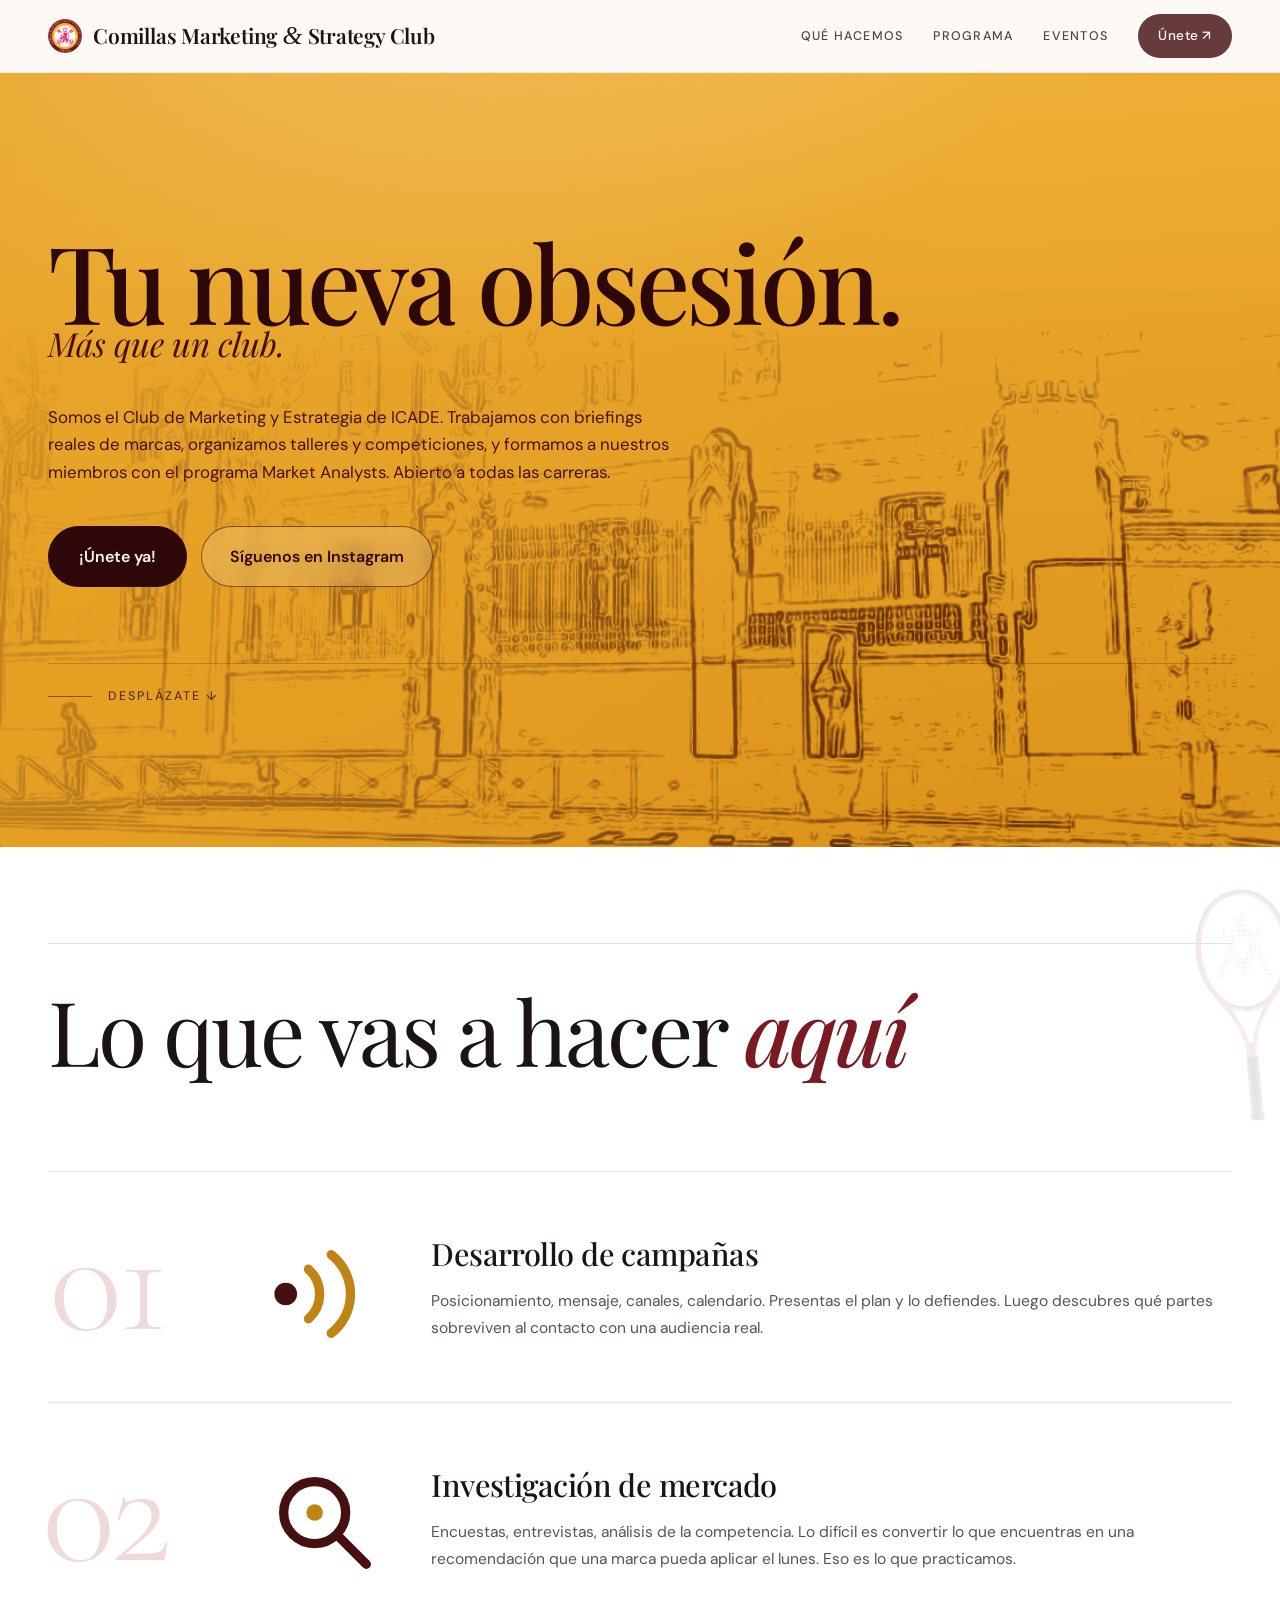
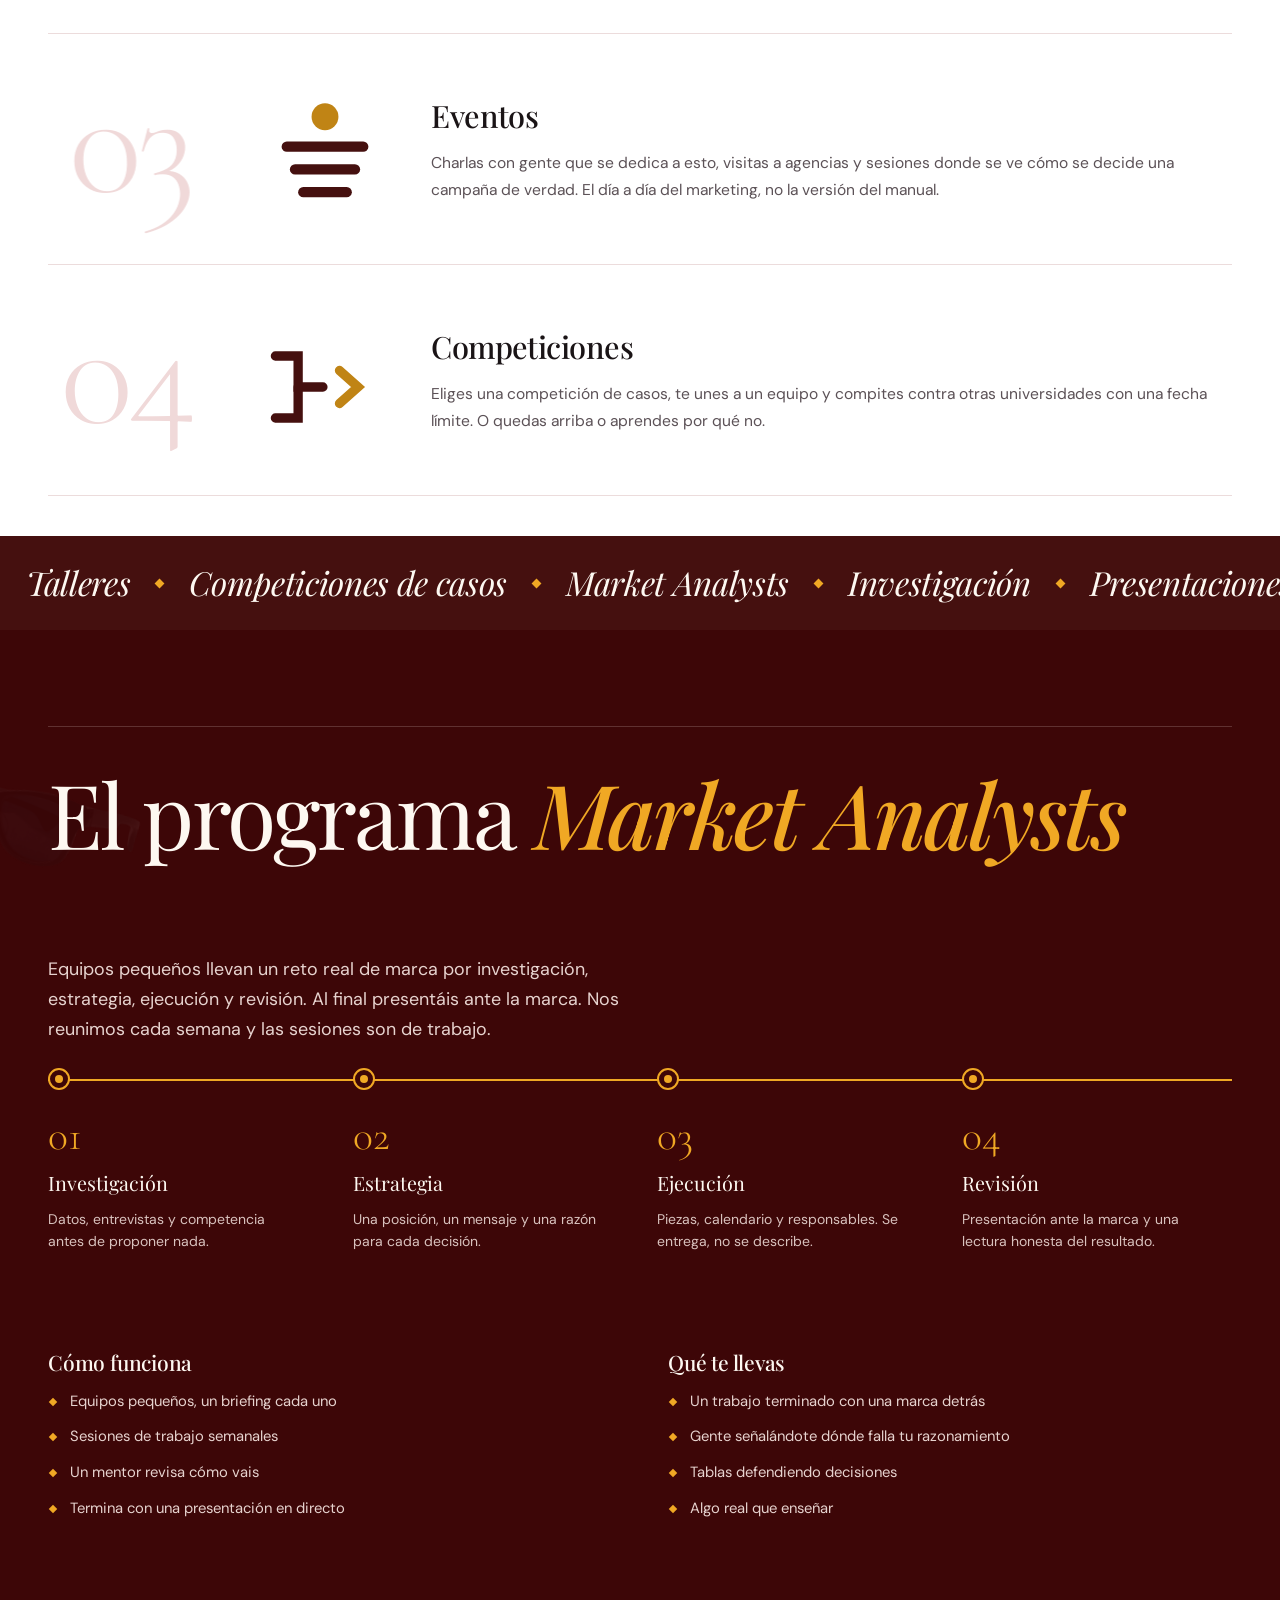
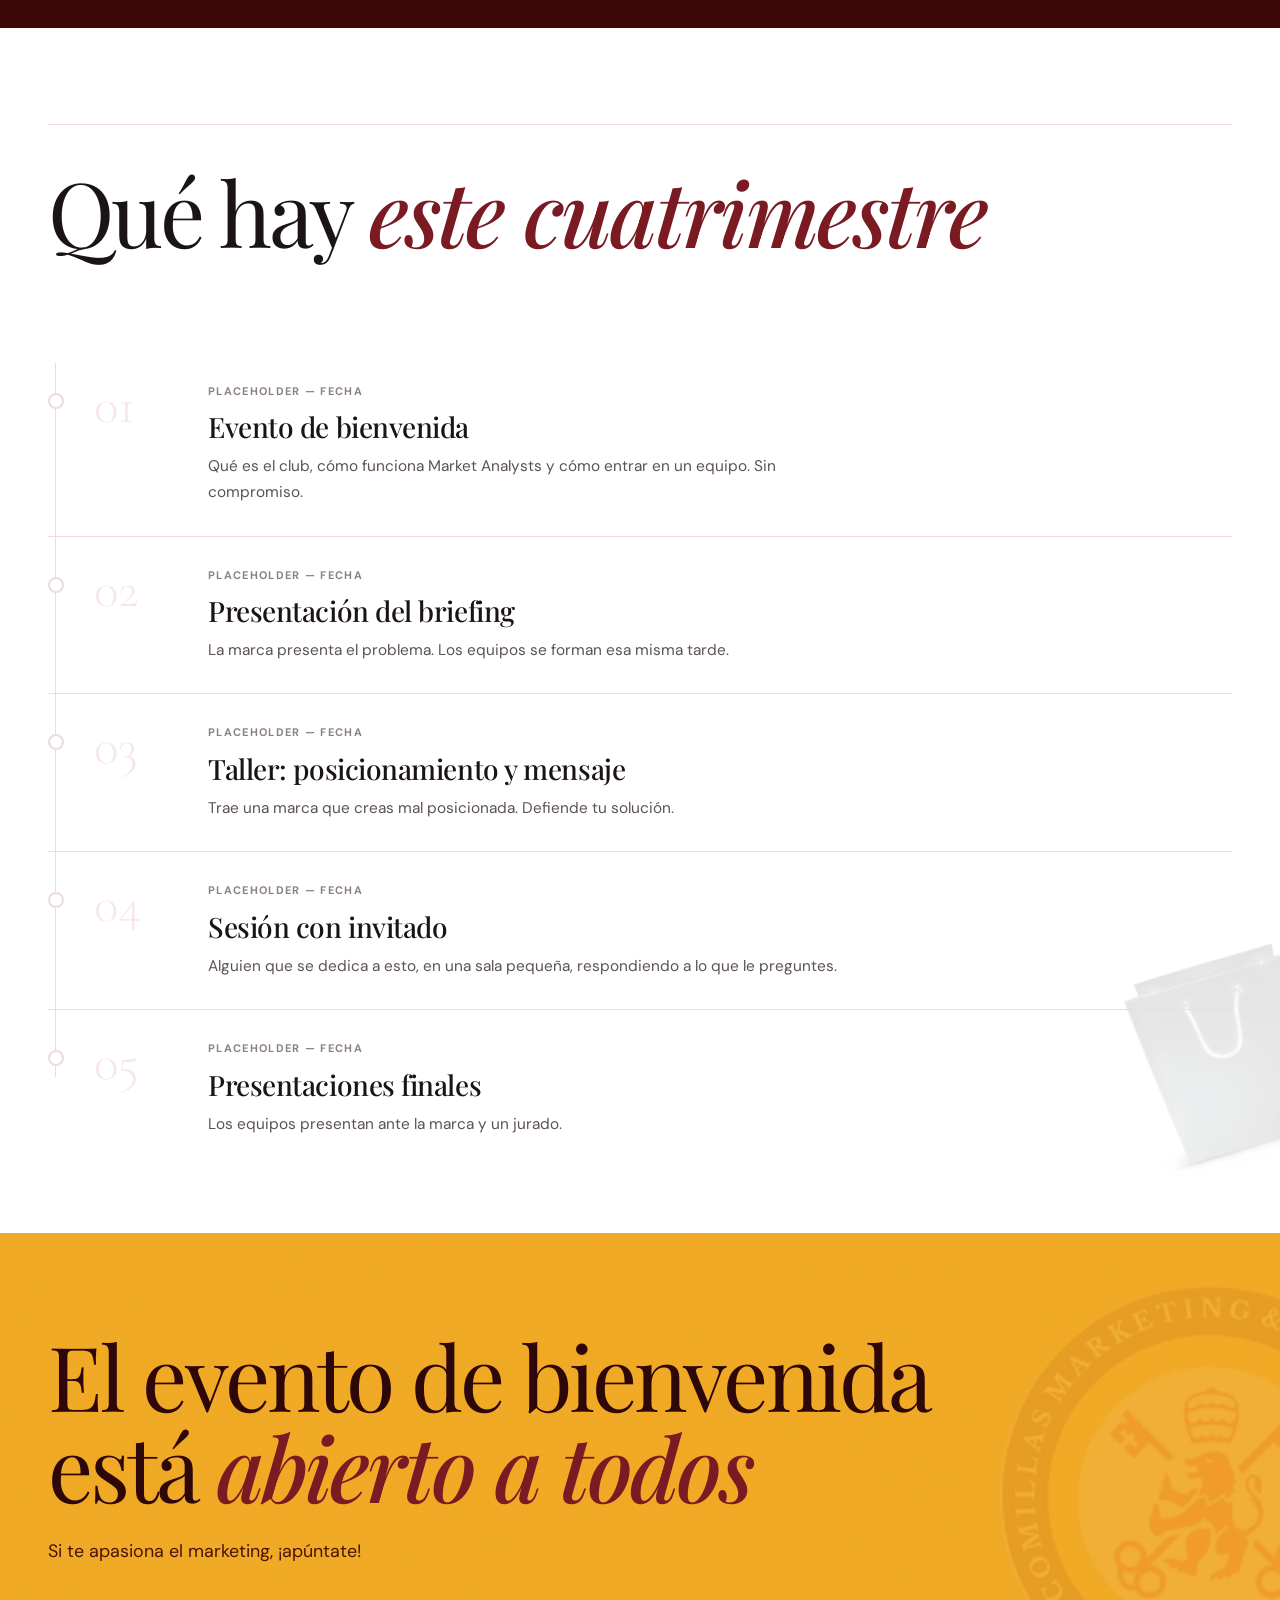
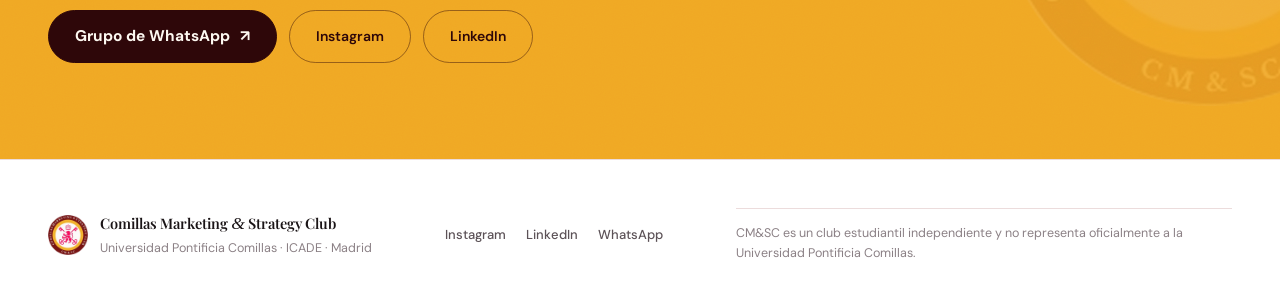
==== commit f2ffdf21: "Ampersand de la marca en Cormorant Garamond cursiva Playfair da un ampersand muy caligrafico junto a" ====
--- a/index.html
+++ b/index.html
@@ -16,7 +16,7 @@
 <link rel="preconnect" href="https://fonts.googleapis.com">
 <link rel="preconnect" href="https://fonts.gstatic.com" crossorigin>
 <link href="https://fonts.googleapis.com/css2?family=Cormorant+Garamond:wght@300;400;500&family=DM+Sans:opsz,wght@9..40,300;9..40,400;9..40,500;9..40,600;9..40,700&family=Playfair+Display:ital,wght@0,400;0,500;0,600;1,400;1,500&display=swap" rel="stylesheet">
-<link rel="stylesheet" href="style.css?v=202609182239">
+<link rel="stylesheet" href="style.css?v=202609182258">
 </head>
 <body>
 
@@ -28,7 +28,7 @@
   <div class="wrap nav-inner">
     <a class="brand" href="#top">
       <img class="mark" src="icon-96.png" alt="" width="34" height="34">
-      <span class="brand-text">Comillas Marketing &amp; Strategy Club</span>
+      <span class="brand-text">Comillas Marketing <span class="amp">&amp;</span> Strategy Club</span>
       <span class="brand-short" aria-hidden="true">CM&amp;SC</span>
     </a>
     <nav aria-label="Principal">
@@ -290,7 +290,7 @@
       <div class="foot-id">
         <img class="foot-mark" src="icon-96.png" alt="" width="40" height="40">
         <div>
-          <p class="foot-brand">Comillas Marketing &amp; Strategy Club</p>
+          <p class="foot-brand">Comillas Marketing <span class="amp">&amp;</span> Strategy Club</p>
           <p class="muted">Universidad Pontificia Comillas &middot; ICADE &middot; Madrid</p>
         </div>
       </div>
@@ -307,6 +307,6 @@
   </div>
 </footer>
 
-<script src="motion.js?v=202609182239" defer></script>
+<script src="motion.js?v=202609182258" defer></script>
 </body>
 </html>
--- a/style.css
+++ b/style.css
@@ -719,3 +719,13 @@
 @media (prefers-reduced-motion: reduce) {
   .nav nav a:not(.nav-cta)::after { transition: none; }
 }
+
+/* El ampersand de Playfair es muy caligrafico junto a las mayusculas.
+   Cormorant Garamond en cursiva da el ampersand editorial clasico, y ya
+   la cargamos para los numerales, asi que no anade ninguna descarga. */
+.amp {
+  font-family: "Cormorant Garamond", Georgia, serif;
+  font-style: italic; font-weight: 500;
+  font-size: 1.22em; line-height: 0;
+  padding: 0 .02em;
+}
